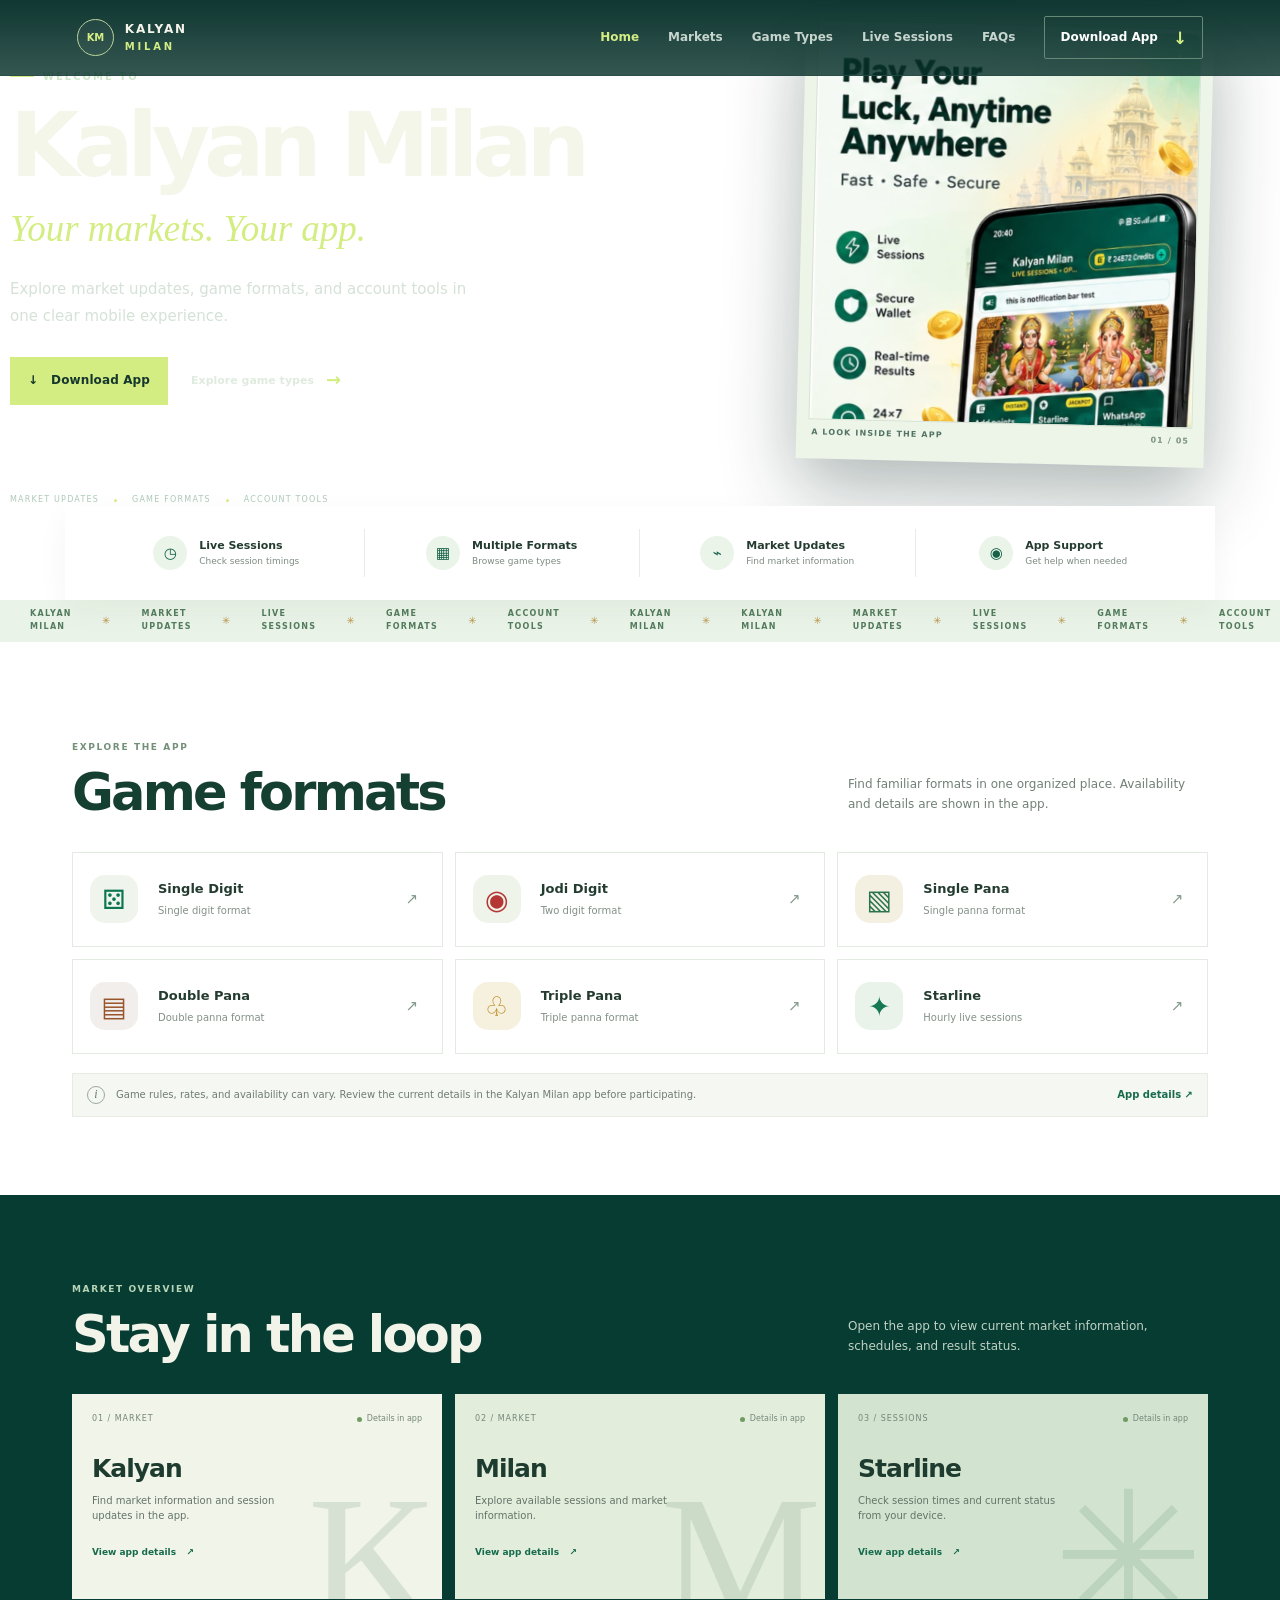
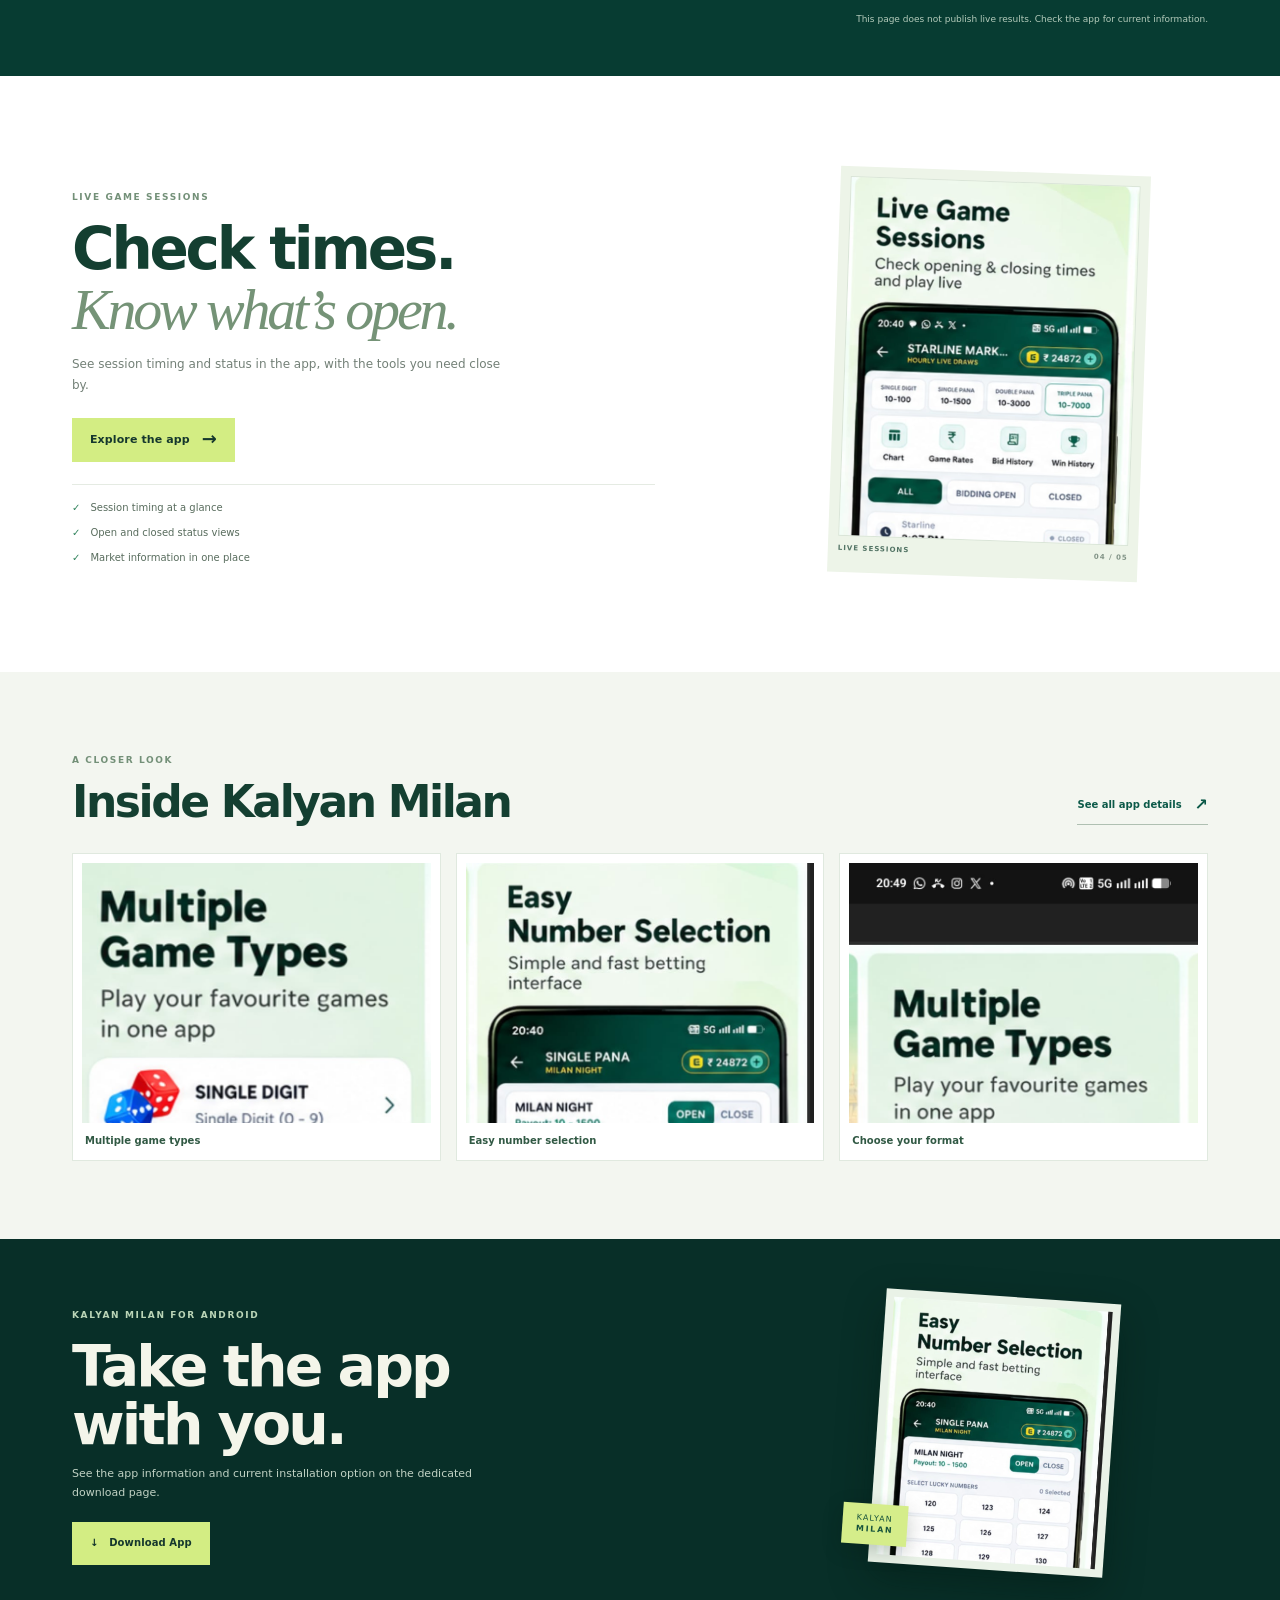
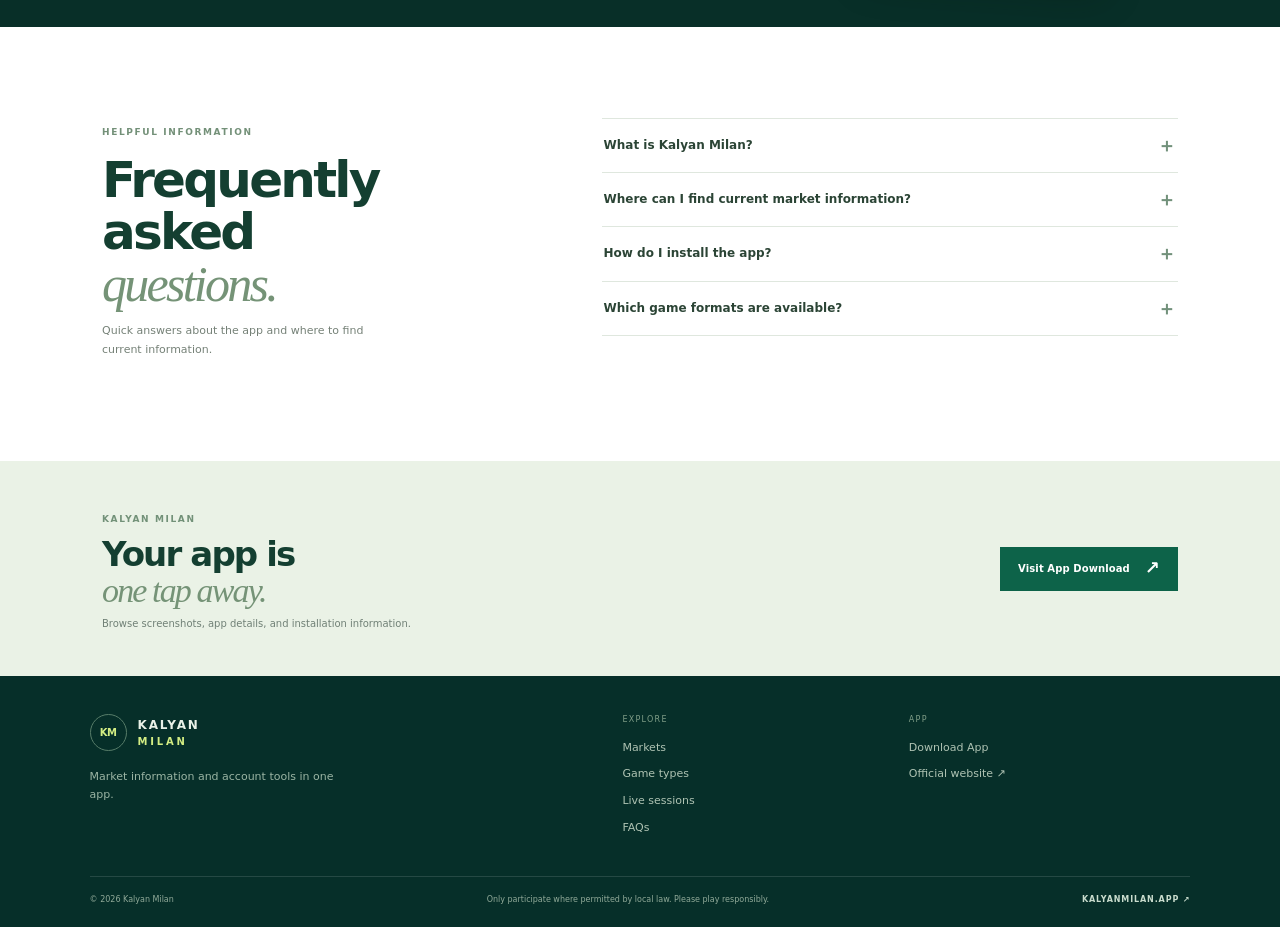
==== index.html @ eb57fa04 "download update" ====
<!doctype html>
<html lang="en">
<head>
  <meta charset="utf-8">
  <meta name="viewport" content="width=device-width, initial-scale=1">
  <meta name="theme-color" content="#073f35">
  <meta name="description" content="Explore Kalyan Milan app features, market formats, live sessions, and installation information.">
  <meta property="og:title" content="Kalyan Milan — Official App Website">
  <meta property="og:description" content="Market updates, game formats, live sessions, and account tools in one app.">
  <meta property="og:type" content="website">
  <title>Kalyan Milan — Official App Website</title>
  <link rel="icon" href="favicon.svg" type="image/svg+xml">
  <link rel="stylesheet" href="styles.css">
</head>
<body class="home-page reference-home">
  <a class="skip-link" href="#main">Skip to content</a>
  <header class="site-header reference-header">
    <a class="brand-lockup" href="index.html" aria-label="Kalyan Milan home"><span class="brand-emblem">KM</span><span class="brand-wordmark">KALYAN <b>MILAN</b></span></a>
    <button class="menu-toggle" aria-label="Open navigation" aria-expanded="false" aria-controls="primary-nav"><span></span><span></span></button>
    <nav class="nav" id="primary-nav" aria-label="Main navigation">
      <a class="active" href="#home">Home</a><a href="#markets">Markets</a><a href="#games">Game Types</a><a href="#sessions">Live Sessions</a><a href="#faq">FAQs</a><a class="nav-download" href="app-download.html">Download App <span aria-hidden="true">↓</span></a>
    </nav>
  </header>
  <main id="main">
    <section class="reference-hero" id="home">
      <div class="reference-hero-inner">
        <div class="reference-hero-copy">
          <span class="welcome-label">WELCOME TO</span>
          <h1>Kalyan Milan</h1>
          <h2>Your markets. Your app.</h2>
          <p>Explore market updates, game formats, and account tools in one clear mobile experience.</p>
          <div class="reference-actions"><a class="button button-primary" href="app-download.html">↓ &nbsp; Download App</a><a class="hero-text-link" href="#games">Explore game types <span>→</span></a></div>
        </div>
        <div class="reference-hero-art"><div class="hero-image-frame"><img src="images/kalyan-milan-home.jpeg" alt="Kalyan Milan app home screen with market cards and account shortcuts" fetchpriority="high"></div><span class="hero-art-caption">A LOOK INSIDE THE APP <b>01 / 05</b></span></div>
      </div>
      <div class="hero-bottom-line"><span>MARKET UPDATES</span><i></i><span>GAME FORMATS</span><i></i><span>ACCOUNT TOOLS</span></div>
    </section>
    <section class="trust-strip" aria-label="Kalyan Milan app features">
      <article><span class="trust-icon">◷</span><div><b>Live Sessions</b><small>Check session timings</small></div></article><article><span class="trust-icon">▦</span><div><b>Multiple Formats</b><small>Browse game types</small></div></article><article><span class="trust-icon">⌁</span><div><b>Market Updates</b><small>Find market information</small></div></article><article><span class="trust-icon">◉</span><div><b>App Support</b><small>Get help when needed</small></div></article>
    </section>
    <div class="ticker-band" aria-hidden="true"><div class="ticker-track"><span>KALYAN MILAN</span><b>✳</b><span>MARKET UPDATES</span><b>✳</b><span>LIVE SESSIONS</span><b>✳</b><span>GAME FORMATS</span><b>✳</b><span>ACCOUNT TOOLS</span><b>✳</b><span>KALYAN MILAN</span><b>✳</b><span>KALYAN MILAN</span><b>✳</b><span>MARKET UPDATES</span><b>✳</b><span>LIVE SESSIONS</span><b>✳</b><span>GAME FORMATS</span><b>✳</b><span>ACCOUNT TOOLS</span><b>✳</b><span>KALYAN MILAN</span><b>✳</b></div></div>
    <section class="reference-section game-section" id="games">
      <div class="reference-section-head"><div><span class="section-eyebrow">EXPLORE THE APP</span><h2>Game formats</h2></div><p>Find familiar formats in one organized place. Availability and details are shown in the app.</p></div>
      <div class="format-grid">
        <article class="format-card"><span class="format-art dice">⚄</span><div><h3>Single Digit</h3><p>Single digit format</p></div><span class="format-arrow">↗</span></article>
        <article class="format-card"><span class="format-art chips">◉</span><div><h3>Jodi Digit</h3><p>Two digit format</p></div><span class="format-arrow">↗</span></article>
        <article class="format-card"><span class="format-art cards">▧</span><div><h3>Single Pana</h3><p>Single panna format</p></div><span class="format-arrow">↗</span></article>
        <article class="format-card"><span class="format-art cards alt">▤</span><div><h3>Double Pana</h3><p>Double panna format</p></div><span class="format-arrow">↗</span></article>
        <article class="format-card"><span class="format-art cards gold">♧</span><div><h3>Triple Pana</h3><p>Triple panna format</p></div><span class="format-arrow">↗</span></article>
        <article class="format-card"><span class="format-art star">✦</span><div><h3>Starline</h3><p>Hourly live sessions</p></div><span class="format-arrow">↗</span></article>
      </div>
      <div class="rates-note"><span class="rates-note-icon">i</span><p>Game rules, rates, and availability can vary. Review the current details in the Kalyan Milan app before participating.</p><a href="app-download.html">App details ↗</a></div>
    </section>
    <section class="markets-section" id="markets">
      <div class="markets-inner"><div class="reference-section-head"><div><span class="section-eyebrow">MARKET OVERVIEW</span><h2>Stay in the loop</h2></div><p>Open the app to view current market information, schedules, and result status.</p></div>
        <div class="market-card-grid"><article class="market-feature-card"><div class="market-card-top"><span>01 / MARKET</span><span class="market-status"><i></i> Details in app</span></div><h3>Kalyan</h3><p>Find market information and session updates in the app.</p><a href="app-download.html">View app details <span>↗</span></a><div class="market-watermark">K</div></article><article class="market-feature-card market-card-light"><div class="market-card-top"><span>02 / MARKET</span><span class="market-status"><i></i> Details in app</span></div><h3>Milan</h3><p>Explore available sessions and market information.</p><a href="app-download.html">View app details <span>↗</span></a><div class="market-watermark">M</div></article><article class="market-feature-card market-card-mid"><div class="market-card-top"><span>03 / SESSIONS</span><span class="market-status"><i></i> Details in app</span></div><h3>Starline</h3><p>Check session times and current status from your device.</p><a href="app-download.html">View app details <span>↗</span></a><div class="market-watermark">✳</div></article></div>
        <p class="market-disclaimer">This page does not publish live results. Check the app for current information.</p>
      </div>
    </section>
    <section class="reference-section sessions-section" id="sessions">
      <div class="sessions-copy"><span class="section-eyebrow">LIVE GAME SESSIONS</span><h2>Check times.<br><em>Know what’s open.</em></h2><p>See session timing and status in the app, with the tools you need close by.</p><a class="button button-primary" href="app-download.html">Explore the app <span>→</span></a><ul><li>Session timing at a glance</li><li>Open and closed status views</li><li>Market information in one place</li></ul></div>
      <div class="sessions-image"><img src="images/live-sessions.jpeg" alt="Kalyan Milan live sessions view with market timing and status" loading="lazy"><span>LIVE SESSIONS <b>04 / 05</b></span></div>
    </section>
    <section class="screens-section">
      <div class="screens-section-head"><div><span class="section-eyebrow">A CLOSER LOOK</span><h2>Inside Kalyan Milan</h2></div><a class="text-link" href="app-download.html">See all app details <span>↗</span></a></div>
      <div class="home-screens-rail"><figure><img src="images/game-types.jpeg" alt="Game type list in the Kalyan Milan app" loading="lazy"><figcaption>Multiple game types</figcaption></figure><figure><img src="images/number-selection.jpeg" alt="Number selection in the Kalyan Milan app" loading="lazy"><figcaption>Easy number selection</figcaption></figure><figure><img src="images/game-types-screen.jpeg" alt="Game selection screen in the Kalyan Milan app" loading="lazy"><figcaption>Choose your format</figcaption></figure></div>
    </section>
    <section class="install-banner"><div class="install-banner-copy"><span class="section-eyebrow">KALYAN MILAN FOR ANDROID</span><h2>Take the app<br>with you.</h2><p>See the app information and current installation option on the dedicated download page.</p><a class="button button-primary" href="app-download.html">↓ &nbsp; Download App</a></div><div class="install-banner-image"><img src="images/number-selection.jpeg" alt="Kalyan Milan app number selection screen" loading="lazy"><div class="image-badge">KALYAN<br><b>MILAN</b></div></div></section>
    <section class="faq-section" id="faq"><div class="faq-heading"><span class="section-eyebrow">HELPFUL INFORMATION</span><h2>Frequently asked<br><em>questions.</em></h2><p>Quick answers about the app and where to find current information.</p></div><div class="faq-list"><details><summary>What is Kalyan Milan?<span>＋</span></summary><p>Kalyan Milan is a mobile app for browsing market information, game formats, live sessions, and account tools.</p></details><details><summary>Where can I find current market information?<span>＋</span></summary><p>Open the app to see current market details, timings, and status. This marketing page does not display live results.</p></details><details><summary>How do I install the app?<span>＋</span></summary><p>Visit the app download page and follow the current installation information linked from the official website.</p></details><details><summary>Which game formats are available?<span>＋</span></summary><p>Formats shown in the app may include Single Digit, Jodi Digit, Pana, and Starline sessions. Check the app for current availability and rules.</p></details></div></section>
    <section class="final-download"><div><span class="section-eyebrow">KALYAN MILAN</span><h2>Your app is<br><em>one tap away.</em></h2><p>Browse screenshots, app details, and installation information.</p></div><a class="button button-primary" href="app-download.html">Visit App Download <span>↗</span></a></section>
  </main>
  <footer class="site-footer reference-footer"><div class="footer-main"><a class="brand-lockup" href="#home"><span class="brand-emblem">KM</span><span class="brand-wordmark">KALYAN <b>MILAN</b></span></a><p>Market information and account tools in one app.</p></div><div class="footer-links"><span>EXPLORE</span><a href="#markets">Markets</a><a href="#games">Game types</a><a href="#sessions">Live sessions</a><a href="#faq">FAQs</a></div><div class="footer-links"><span>APP</span><a href="app-download.html">Download App</a><a href="https://kalyanmilan.app" target="_blank" rel="noopener">Official website ↗</a></div><div class="footer-bottom"><span>© 2026 Kalyan Milan</span><span>Only participate where permitted by local law. Please play responsibly.</span><a href="https://kalyanmilan.app" target="_blank" rel="noopener">KALYANMILAN.APP ↗</a></div></footer>
  <script src="site.js"></script>
</body>
</html>
---- styles.css ----
:root{--forest:#073f35;--forest-2:#0b5948;--deep:#062e28;--mint:#dff2df;--paper:#f5f7f1;--lime:#d3ed83;--gold:#e5b95e;--ink:#11231f;--muted:#68746d;--line:#dfe5dc;--white:#fff;--sans:Inter,ui-sans-serif,system-ui,-apple-system,BlinkMacSystemFont,"Segoe UI",sans-serif;--serif:Georgia,"Times New Roman",serif}*{box-sizing:border-box}html{scroll-behavior:smooth;scroll-padding-top:90px}body{margin:0;font-family:var(--sans);color:var(--ink);font-size:15px;line-height:1.6;-webkit-font-smoothing:antialiased}img{display:block;max-width:100%}a{color:inherit;text-decoration:none}button{font:inherit}.skip-link{position:fixed;left:16px;top:-60px;z-index:30;background:#fff;padding:10px 14px;border-radius:7px;color:var(--forest)}.skip-link:focus{top:10px}.site-header{height:76px;position:absolute;z-index:10;inset:0 0 auto;display:flex;align-items:center;justify-content:space-between;max-width:1440px;margin:auto;padding:0 clamp(24px,6vw,92px);color:#f3f4e9}.brand-lockup{display:inline-flex;align-items:center;gap:11px}.brand-emblem{width:37px;height:37px;border:1px solid #b9d39a;border-radius:50%;display:grid;place-items:center;color:var(--lime);font-size:10px;font-weight:800;letter-spacing:-.04em}.brand-wordmark{font-size:12px;letter-spacing:.15em;font-weight:700;line-height:1.1}.brand-wordmark b{display:block;color:var(--lime);font-size:10px;letter-spacing:.28em;margin-top:4px}.nav{display:flex;align-items:center;gap:29px;font-size:12px;font-weight:550}.nav>a:not(.nav-download){color:#c6d5cd;transition:color .2s}.nav>a:hover,.nav>a.active{color:#fff}.nav-download{display:inline-flex;align-items:center;gap:15px;border:1px solid #668877;border-radius:2px;padding:11px 15px;color:#fff;transition:background .2s,border .2s}.nav-download:hover{background:#ffffff15;border-color:#a7c7ad}.nav-download span{color:var(--lime);font-size:17px;line-height:10px}.menu-toggle{display:none}.home-hero{min-height:730px;position:relative;overflow:hidden;background:radial-gradient(ellipse at 68% 57%,#0d5c49 0,#0a4b3e 25%,#073b33 59%,#062f2a 100%);color:#f7f7ef;padding:125px clamp(24px,7vw,106px) 78px}.hero-grid{position:relative;z-index:1;max-width:1260px;margin:auto;display:grid;grid-template-columns:minmax(0,1fr) minmax(340px,.73fr);gap:8vw;align-items:center}.hero-message{padding:35px 0 55px}.eyebrow,.section-kicker{font-size:10px;font-weight:700;letter-spacing:.17em}.eyebrow{color:#d7e9cf;display:flex;align-items:center;gap:10px}.eyebrow>span,.label-dot{width:7px;height:7px;background:var(--lime);border-radius:50%;box-shadow:0 0 0 4px #d3ed8321}.hero-message h1,.intro-grid h2,.preview-heading h2,.steps-heading h2,.closing-cta h2{font-weight:500;letter-spacing:-.055em;line-height:.98}.hero-message h1{font-size:clamp(62px,8vw,112px);margin:32px 0 20px}.hero-message h1 em,.intro-grid h2 em,.preview-heading h2 em,.steps-heading h2 em,.closing-cta h2 em{font-family:var(--serif);font-weight:400;letter-spacing:-.065em}.hero-message h1 em{color:var(--lime)}.hero-lede{max-width:470px;color:#d4e0d9;font-size:17px;line-height:1.75}.hero-ctas{display:flex;align-items:center;gap:24px;margin-top:32px}.button{display:inline-flex;align-items:center;justify-content:center;gap:25px;min-height:48px;padding:0 18px;font-size:12px;font-weight:650;letter-spacing:.01em;transition:transform .2s,background .2s}.button:hover{transform:translateY(-2px)}.button-primary{background:var(--lime);color:#15372d}.button-primary:hover{background:#e2f6a4}.button-primary span,.button-light span{font-size:18px}.button-quiet{padding-inline:2px;color:#e0eae3;gap:12px}.button-quiet:hover{color:var(--lime)}.hero-caption{display:flex;align-items:center;gap:12px;margin-top:53px;color:#b4c9bd;font-size:10px;letter-spacing:.08em}.caption-rule{height:1px;width:35px;background:#97b5a4}.hero-visual{width:min(100%,390px);justify-self:center;position:relative;padding:17px 16px 16px;background:#f0f3e9;box-shadow:0 35px 90px #001b164c;transform:rotate(2deg)}.visual-backdrop{position:absolute;inset:-26px 23px 31px -28px;border:1px solid #a4c1a652;z-index:-1}.visual-label,.visual-foot{display:flex;align-items:center;justify-content:space-between;color:#315d4e;font-size:8px;letter-spacing:.13em;font-weight:700}.visual-label{height:25px}.visual-label .label-dot{margin-right:7px;box-shadow:none;display:inline-block}.visual-label{justify-content:flex-start}.hero-visual img{width:100%;height:433px;object-fit:cover;object-position:top;border:1px solid #dae2d6}.visual-foot{height:28px;font-size:7px;color:#63796b}.hero-orbit{position:absolute;border:1px solid #d7ead918;border-radius:50%;pointer-events:none}.orbit-one{width:720px;height:720px;right:-315px;top:-185px}.orbit-two{width:510px;height:510px;right:-210px;top:-76px}.scroll-cue{position:absolute;bottom:26px;left:clamp(24px,7vw,106px);display:flex;align-items:center;gap:11px;font-size:8px;color:#a8c0b1;letter-spacing:.16em}.scroll-line{height:25px;width:1px;background:#b7d0be}.section-shell{max-width:1200px;margin:auto;padding:116px 34px}.intro-section{padding-bottom:120px}.section-kicker{display:flex;justify-content:space-between;color:#789080;border-bottom:1px solid var(--line);padding-bottom:14px}.section-kicker span{color:#96a59a;font-variant-numeric:tabular-nums}.intro-grid{display:grid;grid-template-columns:1fr .8fr;gap:9vw;align-items:end;padding:58px 0 50px}.intro-grid h2,.preview-heading h2,.steps-heading h2{font-size:clamp(44px,6vw,72px);margin:0;color:var(--forest)}.intro-grid h2 em,.preview-heading h2 em,.steps-heading h2 em{color:#79977b}.intro-copy{max-width:425px}.intro-copy p,.steps-heading>p{color:#5c6a61;font-size:15px;line-height:1.8;margin:0 0 17px}.text-link{display:inline-flex;align-items:center;gap:13px;color:var(--forest-2);font-size:12px;font-weight:700;border-bottom:1px solid #afc0b2;padding:6px 0}.text-link span{font-size:16px}.feature-list{border-top:1px solid var(--line)}.feature-list article{display:grid;grid-template-columns:58px 48px 1fr 24px;align-items:center;gap:14px;min-height:92px;padding:14px 10px;border-bottom:1px solid var(--line);transition:background .2s}.feature-list article:hover{background:#f7f9f4}.feature-count{font-size:10px;color:#8b998e;font-variant-numeric:tabular-nums}.feature-symbol{width:38px;height:38px;display:grid;place-items:center;border:1px solid #d8e3d9;border-radius:50%;color:var(--forest-2);font-size:17px}.feature-list h3{font-size:15px;font-weight:600;margin:0 0 2px;color:#19362d}.feature-list p{font-size:12px;color:#778179;margin:0}.feature-arrow{color:#819989;font-size:16px}.preview-section{background:var(--paper);padding:104px max(calc((100% - 1200px)/2),34px) 55px;overflow:hidden}.preview-heading{max-width:1200px;margin:0 auto 38px;display:flex;justify-content:space-between;align-items:end;gap:30px}.preview-heading .section-kicker{border:0;padding:0 0 18px}.preview-heading h2{font-size:clamp(42px,5vw,62px)}.preview-heading>p{max-width:285px;color:#6e7a70;font-size:13px;line-height:1.7;margin:0 0 5px}.preview-rail{max-width:1200px;margin:auto;display:grid;grid-template-columns:repeat(4,minmax(0,1fr));gap:21px}.preview-rail figure{margin:0;min-width:0}.preview-image{height:410px;background:#e3f2e2;border:1px solid #d5e4d6;padding:8px;overflow:hidden}.preview-image img{width:100%;height:100%;object-fit:cover;object-position:top;transition:transform .45s}.preview-rail figure:hover img{transform:scale(1.025)}.preview-rail figcaption{display:flex;align-items:center;gap:11px;padding-top:12px;color:#335b4b;font-size:12px;font-weight:600}.preview-rail figcaption span{color:#99a69a;font-size:9px}.preview-bottom{max-width:1200px;margin:33px auto 0;border-top:1px solid #d8e0d6;padding-top:17px;display:flex;align-items:center;justify-content:space-between;color:#8b988e;font-size:8px;letter-spacing:.13em}.preview-bottom .text-link{font-size:11px;letter-spacing:normal}.steps-section{padding-top:112px;padding-bottom:117px}.steps-heading{display:flex;justify-content:space-between;align-items:end;gap:35px;margin:55px 0 42px}.steps-heading>p{max-width:310px;margin-bottom:5px}.steps-grid{display:grid;grid-template-columns:repeat(3,1fr);border-top:1px solid var(--line);border-bottom:1px solid var(--line)}.steps-grid article{padding:24px 27px 27px 0;min-height:205px;position:relative}.steps-grid article+article{padding-left:28px;border-left:1px solid var(--line)}.steps-grid article>span{font-size:10px;color:#839487}.step-icon{height:38px;width:38px;margin:15px 0 14px;border:1px solid #dae4da;color:var(--forest-2);border-radius:50%;display:grid;place-items:center;font-size:16px}.steps-grid h3{font-size:14px;margin:0 0 5px;color:var(--forest)}.steps-grid p{font-size:12px;color:#778179;max-width:280px;margin:0}.closing-cta{position:relative;overflow:hidden;text-align:center;padding:81px 20px 86px;background:var(--forest);color:#f4f4e9}.closing-cta .section-kicker{justify-content:center;border:0;color:#b8d4bd}.closing-cta h2{font-size:clamp(44px,6vw,72px);margin:21px 0 13px}.closing-cta h2 em{color:var(--lime)}.closing-cta>p{color:#cad9ce;font-size:13px;margin:0 0 24px}.button-light{background:#f1f3e7;color:var(--forest);min-width:205px}.cta-decoration{position:absolute;right:8%;top:-75px;font-size:230px;font-family:var(--serif);color:#ffffff08;line-height:1;pointer-events:none}.site-footer{background:#052d27;color:#d2e0d5;padding:54px clamp(24px,7vw,106px) 0;display:grid;grid-template-columns:1.4fr .7fr .8fr;gap:40px}.site-footer .brand-emblem{border-color:#577d69}.site-footer .brand-wordmark{color:#e8f1e7}.footer-main>p{max-width:250px;color:#9bb5a4;font-size:11px;margin:17px 0 0}.footer-links{display:flex;flex-direction:column;gap:9px;font-size:11px;color:#afc3b3}.footer-links>span{font-size:8px;color:#7f9d87;letter-spacing:.16em;margin-bottom:3px}.footer-links a:hover{color:var(--lime)}.footer-bottom{grid-column:1/-1;border-top:1px solid #ffffff20;padding:17px 0 20px;display:flex;align-items:center;justify-content:space-between;gap:20px;color:#91aa99;font-size:9px}.footer-bottom a{color:#c9dccd;font-weight:700;letter-spacing:.11em}
/* App listing */
.play-listing{background:#f0f2ef;color:#17211d;font-family:var(--sans);font-size:14px;line-height:1.5}.play-header{height:66px;background:#fff;border-bottom:1px solid #e2e7e1;padding:0 max(calc((100% - 1110px)/2),5%);display:flex;align-items:center;justify-content:space-between}.play-brand{display:flex;align-items:center;gap:11px;color:#52645a;font-size:18px;font-weight:650;letter-spacing:-.02em}.play-triangle{position:relative;width:25px;height:28px;display:block;clip-path:polygon(0 0,100% 50%,0 100%);background:#07805f}.play-triangle i,.play-triangle b,.play-triangle em{position:absolute;display:block;inset:0}.play-triangle i{background:#2185d5;clip-path:polygon(0 0,55% 50%,0 100%)}.play-triangle b{background:#f0bb32;clip-path:polygon(0 0,100% 50%,55% 50%)}.play-triangle em{background:#eb5549;clip-path:polygon(0 100%,55% 50%,100% 50%)}.play-account{height:34px;width:34px;border-radius:50%;display:grid;place-items:center;background:#edf2ed;color:var(--forest);font-size:10px;font-weight:700}.play-main{max-width:1110px;margin:0 auto;background:#fff;min-height:100vh;padding:35px clamp(20px,4vw,43px) 52px}.listing-top{display:grid;grid-template-columns:98px 1fr;column-gap:20px;align-items:center}.listing-app-icon{grid-row:1/3;width:94px;height:94px;border-radius:22px;background:linear-gradient(145deg,#0a634b,#06362c);border:1px solid #c5dbcb;box-shadow:0 5px 15px #063b2b25;color:#e7d28a;display:flex;flex-direction:column;align-items:center;justify-content:center;line-height:1.05}.listing-app-icon>span{font-size:23px}.listing-app-icon b{font-size:12px;text-align:center;letter-spacing:.1em;color:#f6f3dc;margin-top:4px}.listing-title h1{font-size:27px;letter-spacing:-.035em;margin:0 0 2px;color:#17211d}.listing-title a{font-size:13px;color:#4e806b}.listing-metrics{grid-column:1/-1;display:flex;justify-content:space-around;margin:25px 0 19px;text-align:center}.listing-metrics div{min-width:100px;display:flex;flex-direction:column;line-height:1.4}.listing-metrics strong{font-size:13px;color:#26342d}.listing-metrics small{font-size:10px;color:#7c877f}.listing-install{grid-column:1/-1;justify-self:center;width:min(440px,100%);min-height:45px;padding:11px 22px;border-radius:3px;background:#178653;color:#fff;text-align:center;font-size:13px;font-weight:700;transition:background .2s}.listing-install:hover{background:#0e7145}.listing-install span{margin-left:7px}.screenshots{display:grid;grid-template-columns:repeat(5,minmax(0,1fr));gap:13px;overflow-x:auto;margin:27px 0 31px;scrollbar-width:thin;scroll-snap-type:x mandatory}.screenshots figure{margin:0;min-width:0;scroll-snap-align:start}.screenshots img{display:block;width:100%;height:auto;max-height:490px;object-fit:cover;object-position:top;border-radius:9px;border:1px solid #e3e9e3;background:#e8f5e9}.screenshots figcaption{font-size:10px;color:#748077;margin-top:6px;text-align:center}.listing-about{max-width:100%;padding:0 2px}.listing-about h2{font-size:22px;letter-spacing:-.025em;margin:0 0 12px;color:#1b2821}.listing-about>p{font-size:13px;color:#46534b;line-height:1.7;margin-bottom:18px;max-width:850px}.listing-about h3{font-size:17px;letter-spacing:-.02em;margin:23px 0 12px}.listing-reasons{display:grid;grid-template-columns:1fr 1fr;column-gap:42px}.listing-reasons article{display:grid;grid-template-columns:31px 1fr;gap:11px;margin:8px 0 12px;align-items:start}.listing-reasons article>span{width:27px;height:27px;border-radius:50%;display:grid;place-items:center;background:#e8f1e8;color:#17664d;font-size:11px;font-weight:700}.listing-reasons h4{font-size:12px;margin:1px 0 3px}.listing-reasons p{font-size:11px;color:#6c786f;margin:0;line-height:1.55}.listing-steps{display:grid;grid-template-columns:repeat(4,1fr);gap:11px}.listing-steps article{min-height:108px;border:1px solid #e7ece6;border-radius:7px;padding:13px;display:flex;flex-direction:column;background:#fcfdfb}.listing-steps b{width:24px;height:24px;border-radius:50%;display:grid;place-items:center;border:1px solid #d9a94c;color:#a77820;font-size:11px}.listing-steps strong{font-size:11px;margin-top:8px}.listing-steps small{font-size:10px;color:#78847b;margin-top:2px;line-height:1.45}.rating-heading{display:flex;align-items:baseline;justify-content:space-between}.rating-heading small{font-size:10px;font-weight:450;color:#859087}.listing-review-note{padding:16px 18px;border:1px solid #e4eae3;border-radius:7px;background:#f8faf7;display:flex;align-items:center;justify-content:space-between;gap:24px}.listing-review-note p{font-size:11px;color:#6c786f;margin:0}.listing-review-note a{font-size:11px;color:#147550;font-weight:700;white-space:nowrap}.listing-sidebar{display:none}.listing-footer{max-width:1110px;margin:0 auto;background:#fff;padding:25px clamp(20px,4vw,43px) 14px;border-top:1px solid #e6ebe5;display:grid;grid-template-columns:1.5fr 1fr 1fr;gap:22px;color:#657168;font-size:11px}.listing-footer .play-brand{font-size:16px}.listing-footer p{margin:8px 0 0;font-size:10px}.listing-footer>div:not(.listing-footer-brand){display:flex;flex-direction:column;gap:5px}.listing-footer>div>b{color:#29372e;margin-bottom:3px}.listing-footer>div:not(.listing-footer-brand)>a{display:block;margin:0;color:#657168}.listing-footer>div>a:hover{color:#147550}.listing-footer small{grid-column:1/-1;text-align:center;border-top:1px solid #e6ebe5;padding-top:12px;color:#879188;font-size:9px}
@media(max-width:900px){.site-header{padding-inline:28px}.nav{gap:18px}.home-hero{padding-inline:6vw}.hero-grid{grid-template-columns:1fr .78fr;gap:4vw}.hero-visual{width:min(100%,350px)}.hero-visual img{height:405px}.section-shell{padding-inline:30px}.preview-section{padding-inline:30px}.preview-rail{grid-template-columns:repeat(4,220px);overflow-x:auto;padding-bottom:8px}.preview-image{height:390px}.play-main,.listing-footer{max-width:100%}}
@media(max-width:680px){html{scroll-padding-top:70px}.site-header{height:66px;padding:0 21px}.brand-emblem{width:33px;height:33px}.menu-toggle{width:40px;height:40px;border:1px solid #ffffff55;background:#ffffff08;display:grid;align-content:center;justify-content:center;gap:5px;cursor:pointer}.menu-toggle span{width:16px;height:1px;background:#f1f2e9}.nav{display:none;position:absolute;left:0;right:0;top:66px;padding:12px 21px 19px;background:#073a31;border-top:1px solid #ffffff1f;align-items:stretch;flex-direction:column;gap:0}.nav.open{display:flex}.nav>a:not(.nav-download){padding:12px 0;border-bottom:1px solid #ffffff13}.nav-download{justify-content:space-between;margin-top:13px}.home-hero{min-height:auto;padding:111px 24px 68px}.hero-grid{grid-template-columns:1fr;gap:35px}.hero-message{padding:10px 0 0}.hero-message h1{font-size:clamp(58px,15vw,84px);margin:24px 0 14px}.hero-lede{font-size:15px;max-width:420px}.hero-ctas{gap:14px;flex-wrap:wrap;margin-top:25px}.hero-caption{margin-top:32px;font-size:8px}.hero-visual{width:min(78vw,335px);justify-self:center;margin:0 auto 10px}.hero-visual img{height:auto;max-height:390px;object-fit:cover}.visual-backdrop{inset:-18px 15px 24px -19px}.scroll-cue{display:none}.section-shell{padding:76px 24px}.section-kicker{font-size:8px}.intro-grid{grid-template-columns:1fr;gap:20px;padding:39px 0 31px}.intro-grid h2,.preview-heading h2,.steps-heading h2{font-size:clamp(44px,11vw,60px)}.intro-copy p,.steps-heading>p{font-size:13px}.feature-list article{grid-template-columns:30px 38px 1fr 18px;gap:9px;min-height:82px;padding:12px 2px}.feature-symbol{width:34px;height:34px}.feature-list h3{font-size:13px}.feature-list p{font-size:10px}.preview-section{padding:72px 0 37px}.preview-heading{padding:0 24px;display:block;margin-bottom:28px}.preview-heading .section-kicker{margin-right:24px}.preview-heading>p{margin-top:15px;font-size:12px}.preview-rail{grid-template-columns:repeat(4,minmax(65vw,65vw));gap:14px;padding:0 24px 10px}.preview-image{height:395px;padding:7px}.preview-rail figcaption{font-size:11px}.preview-bottom{margin:19px 24px 0}.steps-heading{display:block;margin:39px 0 25px}.steps-heading>p{margin-top:16px}.steps-grid{grid-template-columns:1fr}.steps-grid article{padding:18px 0;min-height:auto;display:grid;grid-template-columns:34px 43px 1fr;align-items:center;column-gap:10px}.steps-grid article+article{padding-left:0;border-left:0;border-top:1px solid var(--line)}.steps-grid article>span{grid-row:1/3}.steps-grid .step-icon{grid-column:2;grid-row:1/3;margin:0}.steps-grid h3{grid-column:3;align-self:end;margin:0 0 2px}.steps-grid p{grid-column:3;align-self:start;font-size:11px}.closing-cta{padding:66px 22px 70px}.closing-cta h2{font-size:clamp(45px,11vw,61px)}.closing-cta>p{font-size:12px}.cta-decoration{right:-8%;font-size:170px}.site-footer{padding:36px 24px 0;grid-template-columns:1fr 1fr;gap:26px 20px}.footer-main{grid-column:1/-1}.footer-bottom{flex-direction:column;align-items:flex-start;gap:8px;padding:15px 0}.play-header{height:58px;padding:0 16px}.play-brand{font-size:16px}.play-main{padding:25px 16px 38px}.listing-top{grid-template-columns:68px 1fr;column-gap:12px}.listing-app-icon{width:66px;height:66px;border-radius:16px}.listing-app-icon>span{font-size:18px}.listing-app-icon b{font-size:9px}.listing-title h1{font-size:21px}.listing-title a{font-size:11px}.listing-metrics{margin:20px 0 15px;justify-content:space-between;gap:4px}.listing-metrics div{min-width:0;flex:1}.listing-metrics strong{font-size:11px}.listing-metrics small{font-size:8px}.listing-install{min-height:42px;font-size:12px;padding:10px}.screenshots{grid-template-columns:repeat(5,minmax(66vw,66vw));gap:10px;margin:22px -16px 25px;padding:0 16px 8px}.screenshots img{max-height:455px;border-radius:8px}.screenshots figcaption{font-size:9px}.listing-about h2{font-size:20px}.listing-about>p{font-size:12px}.listing-about h3{font-size:16px;margin-top:21px}.listing-reasons{grid-template-columns:1fr;column-gap:0}.listing-reasons article{margin:6px 0 9px}.listing-steps{grid-template-columns:repeat(2,1fr);gap:8px}.listing-steps article{min-height:112px;padding:11px}.listing-steps strong{font-size:10px}.listing-review-note{align-items:flex-start;flex-direction:column;gap:10px}.rating-heading{display:block}.rating-heading small{display:block;margin-top:4px}.listing-footer{padding:20px 17px 12px;grid-template-columns:1fr 1fr;gap:16px}.listing-footer-brand{grid-column:1/-1}.listing-footer small{line-height:1.5}}
@media(prefers-reduced-motion:reduce){*,*::before,*::after{scroll-behavior:auto!important;transition-duration:.01ms!important;animation-duration:.01ms!important}}
.app-details{display:grid;grid-template-columns:minmax(115px,.35fr) 1fr;max-width:720px;margin:0;border-top:1px solid #e7ece6;font-size:11px}.app-details dt,.app-details dd{padding:9px 10px;margin:0;border-bottom:1px solid #e7ece6}.app-details dt{color:#718076}.app-details dd{color:#334239}
/* Main landing page adapted to the provided reference's long-form app-home flow. */
.reference-header{position:absolute;background:linear-gradient(180deg,#062f29f5,#062f29cf);border-bottom:1px solid #ffffff1c}.reference-header .brand-emblem{background:#ffffff0a}.reference-header .nav>a.active{color:var(--lime)}.reference-home .home-hero{min-height:660px;padding:112px clamp(24px,7vw,106px) 52px;background:radial-gradient(ellipse at 76% 48%,#12674f 0,#0b4a3c 37%,#07372f 74%,#062f29 100%)}.reference-hero-inner{max-width:1260px;min-height:475px;margin:auto;display:grid;grid-template-columns:1.05fr .85fr;gap:6vw;align-items:center}.reference-hero-copy{padding:35px 0 45px}.welcome-label{display:inline-flex;align-items:center;gap:9px;color:#cfe7c9;font-size:10px;font-weight:700;letter-spacing:.2em}.welcome-label:before{content:"";width:24px;height:1px;background:var(--lime)}.reference-hero-copy h1{font-size:clamp(58px,7vw,91px);font-weight:650;line-height:.98;letter-spacing:-.07em;margin:17px 0 9px;color:#f4f6ea}.reference-hero-copy h2{font-family:var(--serif);font-size:clamp(26px,3vw,37px);font-weight:400;font-style:italic;color:var(--lime);margin:0 0 18px}.reference-hero-copy>p{max-width:480px;color:#d5e2d7;font-size:15px;line-height:1.8}.reference-actions{display:flex;align-items:center;gap:23px;margin-top:27px}.reference-actions .button{gap:8px}.hero-text-link{font-size:11px;font-weight:650;color:#e0ebdf;display:inline-flex;gap:12px;align-items:center}.hero-text-link span{font-size:18px;color:var(--lime)}.reference-hero-art{width:min(100%,408px);justify-self:center;position:relative;padding:12px;background:#edf4e8;box-shadow:0 28px 75px #001f1852;transform:rotate(1.4deg)}.hero-image-frame{height:400px;overflow:hidden;border:1px solid #d8e3d6;background:#e8f5e8}.hero-image-frame img{width:100%;height:100%;object-fit:cover;object-position:top}.hero-art-caption{height:27px;display:flex;align-items:center;justify-content:space-between;padding:0 3px;color:#527364;font-size:8px;letter-spacing:.14em;font-weight:700}.hero-art-caption b{color:#799283}.hero-bottom-line{max-width:1260px;margin:5px auto 0;border-top:1px solid #ffffff2c;padding-top:13px;display:flex;align-items:center;gap:15px;color:#afc9b8;font-size:8px;letter-spacing:.15em}.hero-bottom-line i{width:3px;height:3px;border-radius:50%;background:var(--lime)}.trust-strip{display:grid;grid-template-columns:repeat(4,1fr);max-width:1150px;margin:-1px auto 0;padding:23px 24px;background:#fff;position:relative;z-index:2;box-shadow:0 10px 30px #102c1b0b}.trust-strip article{min-height:48px;display:flex;align-items:center;justify-content:center;gap:12px;border-right:1px solid #e7ece5}.trust-strip article:last-child{border:0}.trust-icon{height:34px;width:34px;border-radius:50%;display:grid;place-items:center;color:#176149;background:#eaf4e9;font-size:15px}.trust-strip article div{display:flex;flex-direction:column}.trust-strip b{font-size:11px;color:#233c2f}.trust-strip small{font-size:9px;color:#7d8b80}.ticker-band{height:42px;background:#eaf3e7;overflow:hidden;display:flex;align-items:center}.ticker-band>div{display:flex;align-items:center;justify-content:space-around;gap:30px;min-width:max-content;width:100%;color:#537c5e;font-size:8px;letter-spacing:.16em;font-weight:700}.ticker-band b{color:#b89344;font-size:10px}.reference-section{max-width:1200px;margin:auto;padding:91px 32px}.reference-section-head{display:flex;align-items:end;justify-content:space-between;gap:30px;margin-bottom:33px}.section-eyebrow{font-size:9px;font-weight:750;letter-spacing:.18em;color:#739078}.reference-section-head h2,.sessions-copy h2,.screens-section-head h2,.faq-heading h2,.final-download h2{font-size:clamp(34px,4.4vw,51px);font-weight:600;letter-spacing:-.055em;line-height:1.04;color:#143f31;margin:9px 0 0}.reference-section-head>p{max-width:360px;color:#718076;font-size:12px;line-height:1.7;margin:0 0 4px}.game-section{padding-bottom:78px}.format-grid{display:grid;grid-template-columns:repeat(3,1fr);gap:12px}.format-card{min-height:95px;display:grid;grid-template-columns:54px 1fr 19px;align-items:center;gap:14px;padding:15px 17px;background:#fff;border:1px solid #e3eae2;transition:border-color .2s,transform .2s,box-shadow .2s}.format-card:hover{border-color:#9bbc9f;transform:translateY(-2px);box-shadow:0 8px 24px #153c2b0c}.format-art{height:48px;width:48px;border-radius:15px;display:grid;place-items:center;background:#eff5ed;color:#0c7653;font-size:27px}.format-art.chips{background:#eff4eb;color:#b53735}.format-art.cards{background:#f3f0e2;color:#29734e}.format-art.alt{background:#f1eeec;color:#98552b}.format-art.gold{background:#f6f1df;color:#bd8b21}.format-art.star{background:#e9f3e9;color:#157754}.format-card h3{font-size:13px;color:#243c30;margin:0 0 3px}.format-card p{font-size:10px;color:#829087;margin:0}.format-arrow{color:#849b8b;font-size:15px}.rates-note{margin-top:19px;padding:12px 14px;display:flex;align-items:center;gap:11px;background:#f5f7f3;border:1px solid #e6ebe4}.rates-note-icon{width:18px;height:18px;border:1px solid #9aab9d;border-radius:50%;display:grid;place-items:center;color:#667a6c;font:italic 12px var(--serif);flex:none}.rates-note p{font-size:10px;color:#6f7c72;margin:0;flex:1}.rates-note>a{font-size:10px;color:#176b4d;font-weight:700;white-space:nowrap}.markets-section{background:#073c32;color:#eff4eb;padding:80px 30px 50px}.markets-inner{max-width:1136px;margin:auto}.markets-section .section-eyebrow{color:#b8d5b8}.markets-section .reference-section-head h2{color:#f3f4e9}.markets-section .reference-section-head>p{color:#c0d2c4}.market-card-grid{display:grid;grid-template-columns:repeat(3,1fr);gap:13px}.market-feature-card{position:relative;overflow:hidden;min-height:205px;padding:19px 20px 17px;background:#f1f4e9;color:#1d3b2f}.market-card-light{background:#e3eddc}.market-card-mid{background:#d2e4cf}.market-card-top{position:relative;z-index:1;display:flex;align-items:center;justify-content:space-between;gap:7px;color:#748779;font-size:8px;letter-spacing:.12em}.market-status{display:flex;align-items:center;gap:5px;letter-spacing:0;font-size:8px}.market-status i{width:5px;height:5px;border-radius:50%;background:#719b63}.market-feature-card h3{position:relative;z-index:1;font-size:25px;letter-spacing:-.04em;margin:23px 0 4px}.market-feature-card p{position:relative;z-index:1;max-width:220px;color:#637369;font-size:10px;line-height:1.55;margin:0 0 14px}.market-feature-card>a{position:relative;z-index:1;color:#176b4d;font-size:9px;font-weight:700}.market-feature-card>a span{margin-left:7px}.market-watermark{position:absolute;right:4px;bottom:-51px;color:#285c4120;font-family:var(--serif);font-size:180px;line-height:1}.market-disclaimer{text-align:right;color:#b4cbbb;font-size:9px;margin:13px 0 0}.sessions-section{display:grid;grid-template-columns:1fr .75fr;gap:9vw;align-items:center;padding-top:95px;padding-bottom:95px}.sessions-copy h2{font-size:clamp(38px,5vw,58px);margin:12px 0 13px}.sessions-copy h2 em,.faq-heading h2 em,.final-download h2 em{font-family:var(--serif);font-weight:400;color:#759377}.sessions-copy>p{max-width:440px;color:#738077;font-size:12px;line-height:1.75;margin-bottom:22px}.sessions-copy .button{gap:12px;min-height:44px;font-size:11px}.sessions-copy ul{list-style:none;padding:15px 0 0;margin:22px 0 0;border-top:1px solid #e5ebe3;display:grid;gap:9px}.sessions-copy li{font-size:10px;color:#586c5d}.sessions-copy li:before{content:"✓";color:#31835d;margin-right:10px;font-weight:700}.sessions-image{width:min(100%,310px);justify-self:center;padding:10px;background:#edf4e8;position:relative;transform:rotate(2deg)}.sessions-image img{width:100%;height:360px;object-fit:cover;object-position:top;border:1px solid #dae5d8}.sessions-image>span{height:26px;display:flex;align-items:center;justify-content:space-between;color:#527364;font-size:7px;letter-spacing:.14em;font-weight:700}.sessions-image>span b{color:#819386}.screens-section{background:#f3f6f0;padding:74px max(calc((100% - 1136px)/2),30px) 78px}.screens-section-head{display:flex;align-items:end;justify-content:space-between;gap:25px;margin-bottom:28px}.screens-section-head h2{font-size:clamp(31px,4vw,44px)}.screens-section-head .text-link{font-size:10px;white-space:nowrap}.home-screens-rail{display:grid;grid-template-columns:repeat(3,1fr);gap:15px}.home-screens-rail figure{margin:0;background:#fff;border:1px solid #e0e9df;padding:9px}.home-screens-rail img{width:100%;height:260px;object-fit:cover;object-position:top;background:#e8f5e8}.home-screens-rail figcaption{padding:10px 3px 2px;font-size:10px;font-weight:650;color:#315944}.install-banner{min-height:365px;display:grid;grid-template-columns:1fr .65fr;gap:50px;align-items:center;background:#082f28;color:#f4f5ea;padding:57px max(calc((100% - 1136px)/2),30px);overflow:hidden}.install-banner .section-eyebrow{color:#bad5b7}.install-banner h2{font-size:clamp(38px,5vw,57px);line-height:1.02;letter-spacing:-.05em;margin:12px 0}.install-banner-copy>p{max-width:410px;color:#c1d2c4;font-size:11px;line-height:1.7;margin:0 0 19px}.install-banner .button{min-height:43px;font-size:10px;gap:8px}.install-banner-image{height:274px;width:min(100%,235px);justify-self:center;position:relative;padding:8px;background:#e9f2e7;transform:rotate(4deg);box-shadow:0 15px 38px #00171066}.install-banner-image img{height:100%;width:100%;object-fit:cover;object-position:top}.image-badge{position:absolute;left:-28px;bottom:17px;padding:10px 14px;background:#d5ed8a;color:#17533c;font-size:8px;letter-spacing:.13em;line-height:1.3;box-shadow:0 6px 20px #00171036}.image-badge b{letter-spacing:.21em}.faq-section{max-width:1136px;margin:auto;padding:91px 30px;display:grid;grid-template-columns:.8fr 1.2fr;gap:9vw}.faq-heading h2{font-size:clamp(36px,4.5vw,50px);margin:12px 0}.faq-heading>p{font-size:11px;color:#758177;max-width:280px;line-height:1.7}.faq-list{border-top:1px solid #dfe7de}.faq-list details{border-bottom:1px solid #dfe7de}.faq-list summary{padding:17px 2px;display:flex;align-items:center;justify-content:space-between;gap:20px;list-style:none;cursor:pointer;font-size:12px;font-weight:650;color:#2b4435}.faq-list summary::-webkit-details-marker{display:none}.faq-list summary span{font-size:19px;line-height:1;color:#72917b;transition:transform .2s}.faq-list details[open] summary span{transform:rotate(45deg)}.faq-list details p{margin:0;padding:0 24px 17px 2px;color:#728076;font-size:11px;line-height:1.75}.final-download{display:flex;justify-content:space-between;align-items:center;gap:30px;background:#eaf2e6;padding:44px max(calc((100% - 1076px)/2),30px)}.final-download .section-eyebrow{color:#729178}.final-download h2{font-size:34px;margin:8px 0}.final-download>div>p{font-size:10px;color:#708076;margin:0}.final-download .button{background:#0d6349;color:white;min-height:44px;font-size:10px;gap:15px;white-space:nowrap}.reference-footer{background:#062f29;padding-top:38px}.reference-footer .footer-bottom{font-size:8px}.reference-footer .footer-bottom span:nth-child(2){max-width:430px;text-align:center}
@media(max-width:900px){.reference-home .home-hero{padding-inline:5vw}.reference-hero-inner{grid-template-columns:1fr .8fr;gap:4vw}.reference-hero-copy h1{font-size:clamp(52px,7vw,72px)}.reference-hero-art{width:min(100%,350px)}.hero-image-frame{height:365px}.trust-strip{margin-inline:18px;padding-inline:10px}.trust-strip article{gap:8px}.trust-strip b{font-size:10px}.format-card{grid-template-columns:45px 1fr 15px;gap:9px;padding-inline:11px}.format-art{width:42px;height:42px}.market-feature-card{padding-inline:15px}.market-card-top{font-size:7px}.market-status{font-size:7px}.screens-section{padding-inline:25px}}
@media(max-width:680px){.reference-header{height:66px;padding:0 21px}.reference-header .nav{top:66px}.reference-home .home-hero{min-height:auto;padding:103px 23px 22px}.reference-hero-inner{grid-template-columns:1fr;gap:25px;min-height:0}.reference-hero-copy{padding:14px 0 3px}.welcome-label{font-size:8px}.reference-hero-copy h1{font-size:clamp(54px,14vw,72px);margin:14px 0 7px}.reference-hero-copy h2{font-size:26px;margin-bottom:10px}.reference-hero-copy>p{font-size:12px;max-width:390px;line-height:1.65}.reference-actions{margin-top:18px;gap:16px}.reference-actions .button{min-height:43px;font-size:10px;padding-inline:13px}.hero-text-link{font-size:9px;gap:7px}.reference-hero-art{width:min(75vw,285px);justify-self:center}.hero-image-frame{height:355px}.hero-bottom-line{margin-top:24px;gap:9px;font-size:6px}.trust-strip{margin:0;grid-template-columns:1fr 1fr;padding:13px 15px;box-shadow:none}.trust-strip article{justify-content:flex-start;padding:9px 4px;border-right:0;min-height:55px}.trust-strip article:nth-child(odd){border-right:1px solid #e7ece5}.trust-strip article:nth-child(n+3){border-top:1px solid #e7ece5}.trust-icon{height:29px;width:29px;font-size:13px}.trust-strip b{font-size:9px}.trust-strip small{font-size:8px}.ticker-band{height:34px}.ticker-band>div{justify-content:flex-start;gap:19px;font-size:7px}.reference-section{padding:65px 22px}.reference-section-head{display:block;margin-bottom:23px}.reference-section-head h2{font-size:35px}.reference-section-head>p{font-size:10px;margin-top:10px;max-width:390px}.format-grid{grid-template-columns:1fr 1fr;gap:8px}.format-card{min-height:79px;grid-template-columns:35px 1fr 12px;gap:7px;padding:9px}.format-art{width:34px;height:34px;border-radius:11px;font-size:20px}.format-card h3{font-size:10px}.format-card p{font-size:8px}.format-arrow{font-size:12px}.rates-note{align-items:flex-start;padding:10px;gap:8px}.rates-note p{font-size:8px;line-height:1.5}.rates-note>a{font-size:8px}.markets-section{padding:62px 22px 34px}.markets-section .reference-section-head h2{font-size:34px}.market-card-grid{grid-template-columns:1fr;gap:9px}.market-feature-card{min-height:152px;padding:15px}.market-feature-card h3{font-size:23px;margin:15px 0 3px}.market-feature-card p{font-size:9px;margin-bottom:9px}.market-status,.market-card-top{font-size:7px}.market-disclaimer{text-align:left;font-size:8px}.sessions-section{grid-template-columns:1fr;gap:30px;padding-top:66px;padding-bottom:65px}.sessions-copy h2{font-size:40px}.sessions-image{width:min(70vw,270px)}.sessions-image img{height:330px}.sessions-copy ul{max-width:400px}.screens-section{padding:61px 0 45px}.screens-section-head{padding:0 22px;display:block;margin-bottom:18px}.screens-section-head h2{font-size:31px}.screens-section-head .text-link{margin-top:9px}.home-screens-rail{grid-template-columns:repeat(3,66vw);overflow-x:auto;padding:0 22px 8px;gap:10px}.home-screens-rail img{height:300px}.home-screens-rail figcaption{font-size:9px}.install-banner{grid-template-columns:1fr .55fr;gap:10px;padding:42px 22px;min-height:300px}.install-banner h2{font-size:39px}.install-banner-copy>p{font-size:9px}.install-banner .button{font-size:9px;padding:0 11px}.install-banner-image{height:218px;width:min(100%,150px);padding:6px}.image-badge{left:-22px;bottom:12px;padding:8px;font-size:7px}.faq-section{grid-template-columns:1fr;gap:25px;padding:62px 22px}.faq-heading h2{font-size:39px}.faq-heading>p{font-size:10px}.faq-list summary{font-size:10px;padding:14px 2px}.faq-list details p{font-size:9px;padding-bottom:14px}.final-download{padding:34px 22px;align-items:flex-start;flex-direction:column;gap:18px}.final-download h2{font-size:32px}.final-download .button{width:100%;justify-content:space-between}.reference-footer{padding-top:32px}.reference-footer .footer-bottom span:nth-child(2){text-align:left}}
.ticker-track{justify-content:flex-start!important;gap:30px!important;width:max-content!important;min-width:0!important;padding-left:30px;animation:ticker-scroll 33s linear infinite}.ticker-band:hover .ticker-track{animation-play-state:paused}@keyframes ticker-scroll{to{transform:translateX(-50%)}}@media(prefers-reduced-motion:reduce){.ticker-track{animation:none}.ticker-track>[aria-hidden="true"]{display:none}}
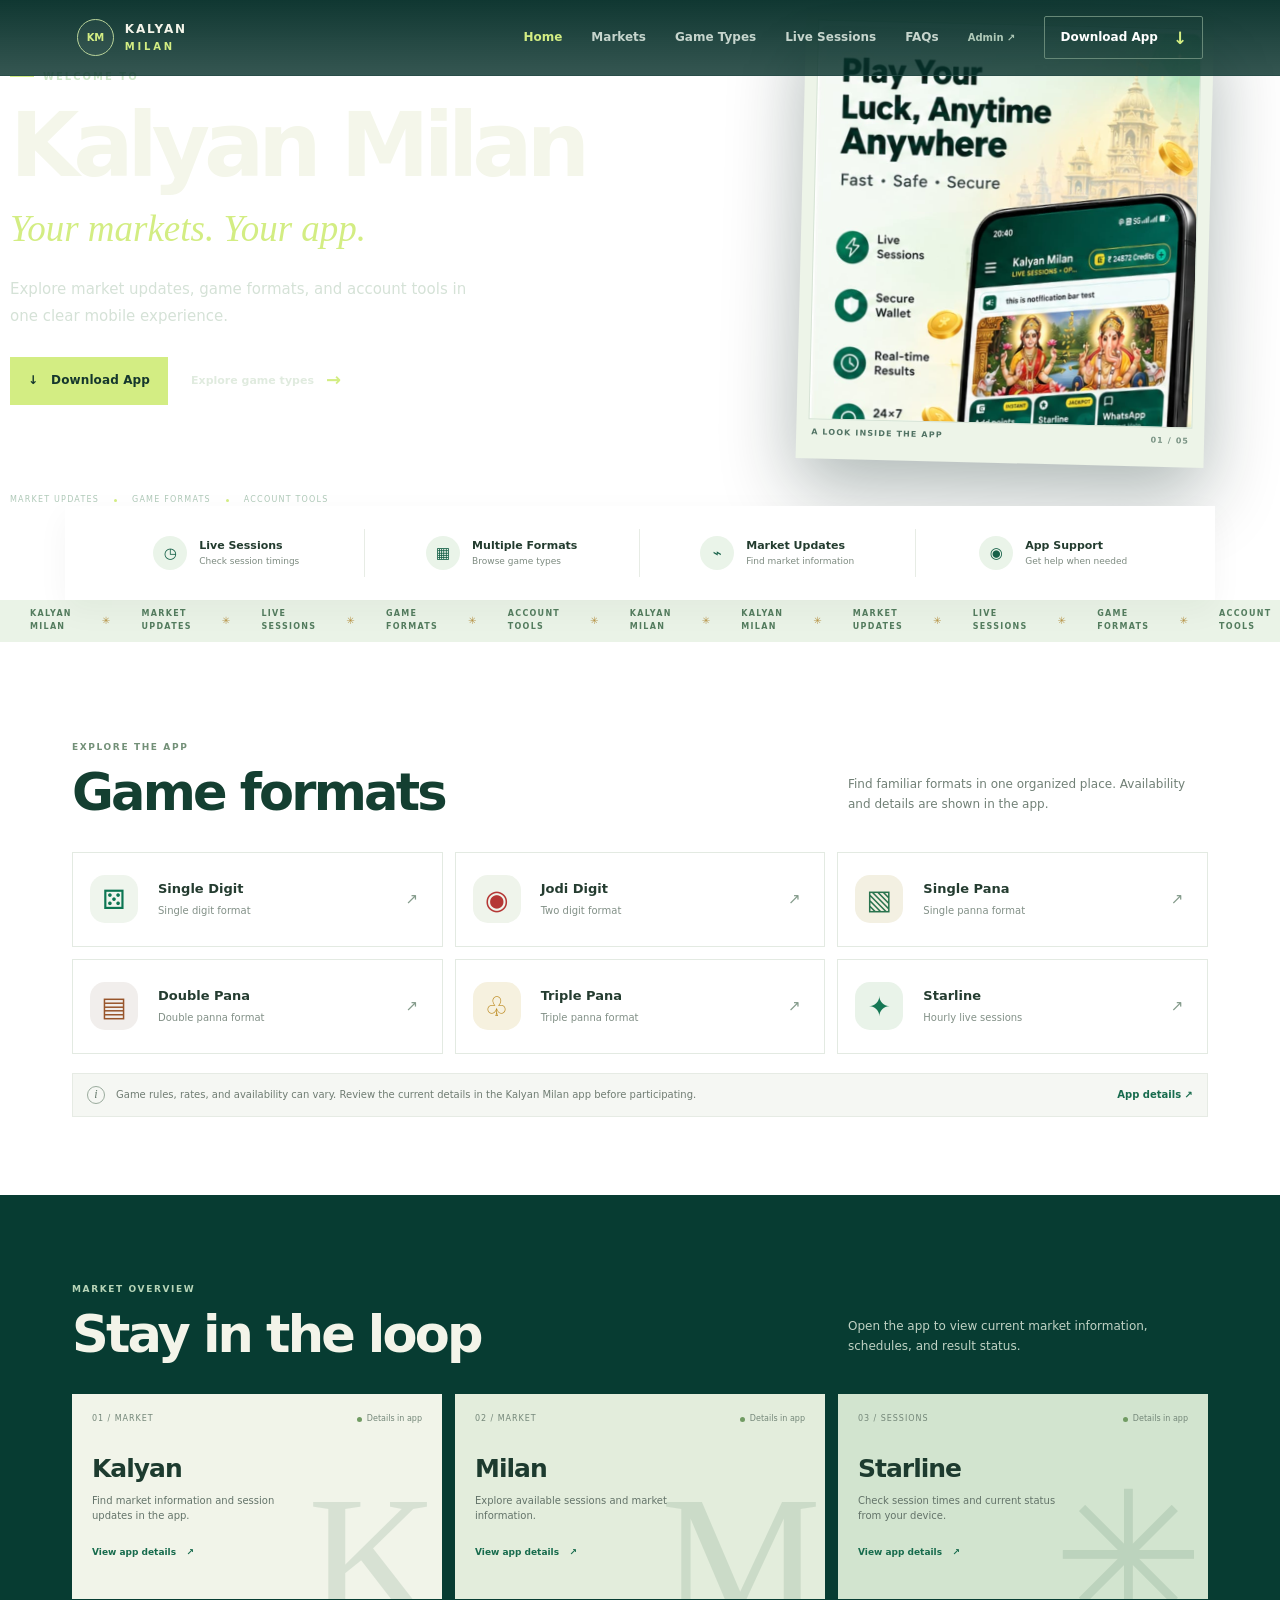
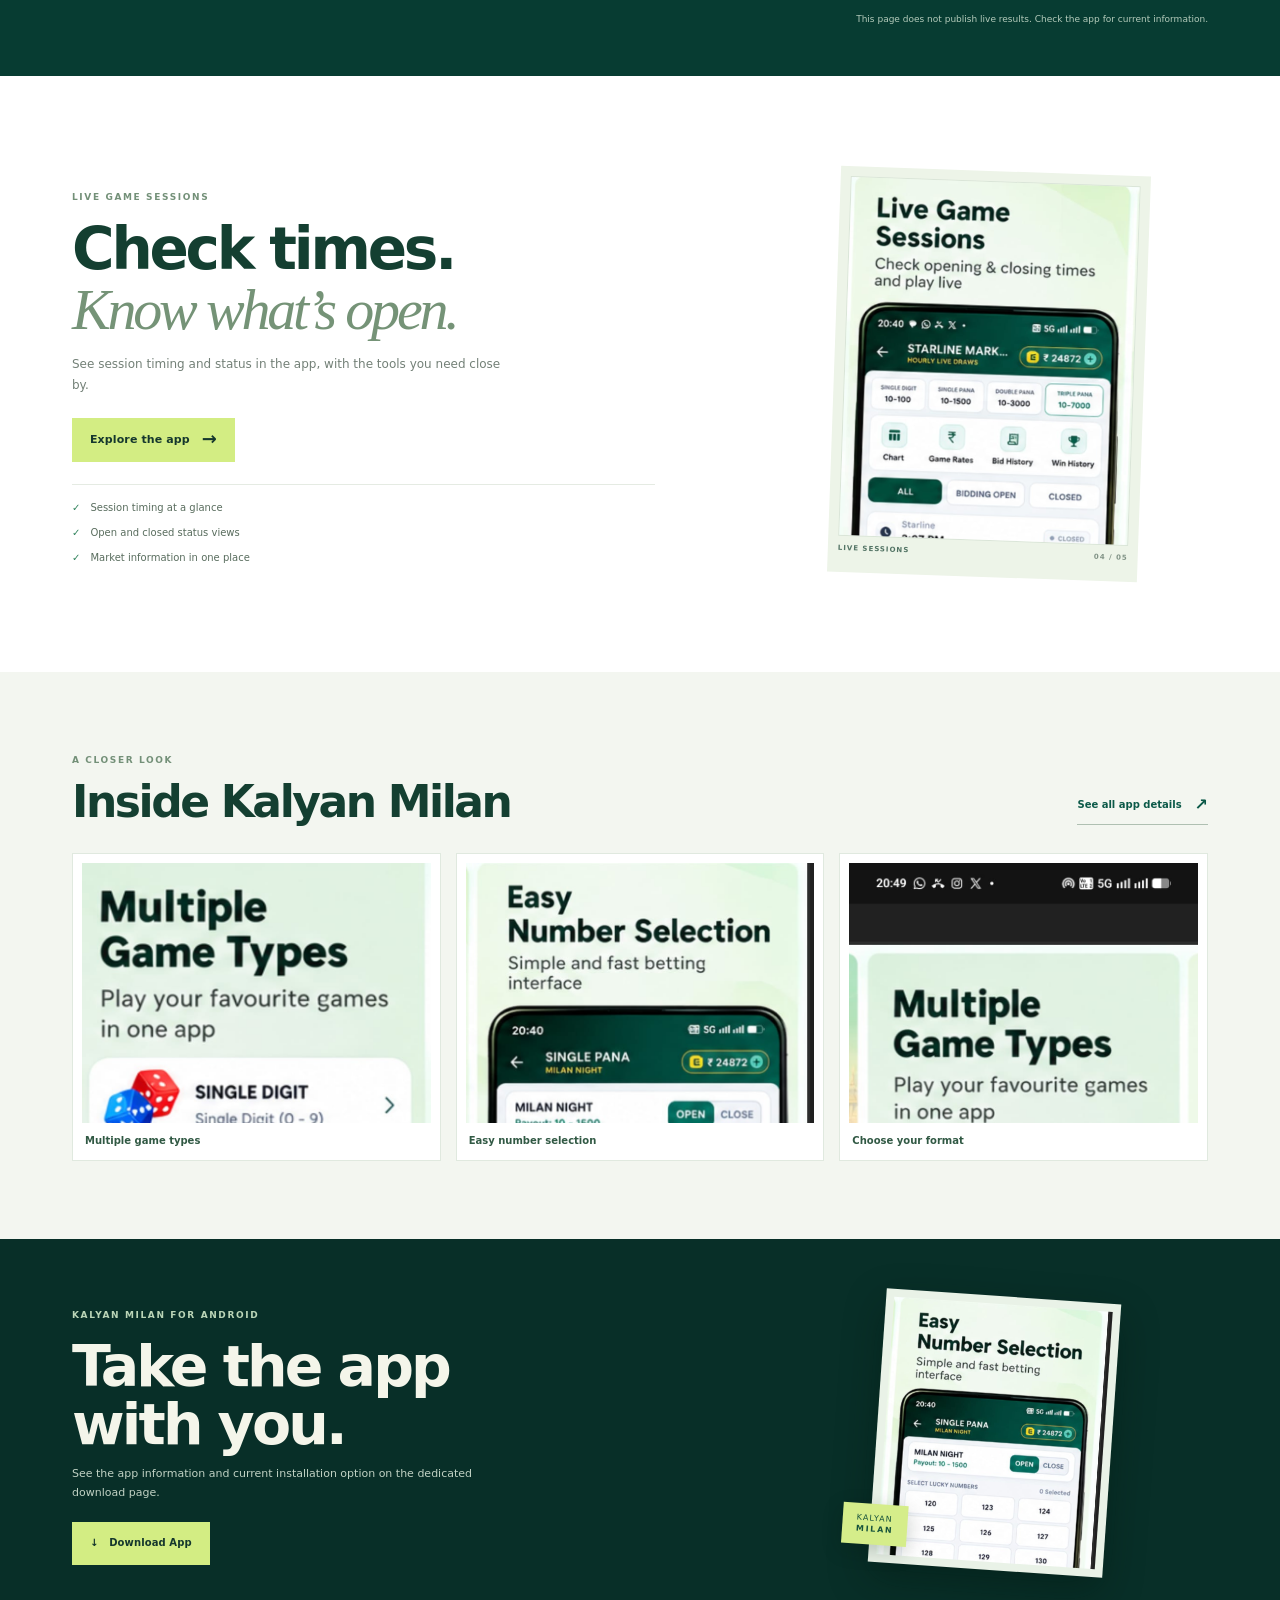
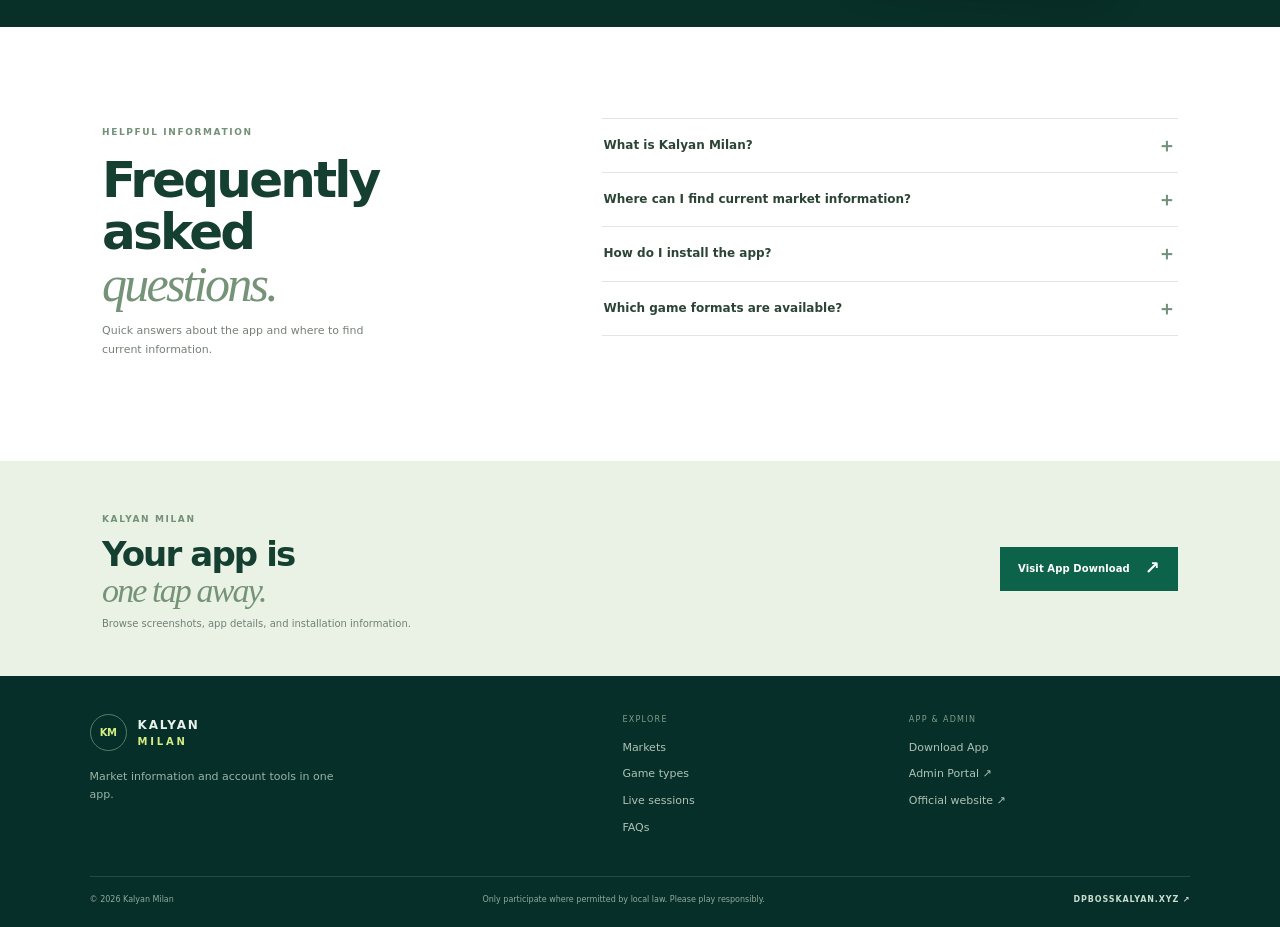
==== commit 761b4cb9: "update" ====
--- a/index.html
+++ b/index.html
@@ -18,7 +18,7 @@
     <a class="brand-lockup" href="index.html" aria-label="Kalyan Milan home"><span class="brand-emblem">KM</span><span class="brand-wordmark">KALYAN <b>MILAN</b></span></a>
     <button class="menu-toggle" aria-label="Open navigation" aria-expanded="false" aria-controls="primary-nav"><span></span><span></span></button>
     <nav class="nav" id="primary-nav" aria-label="Main navigation">
-      <a class="active" href="#home">Home</a><a href="#markets">Markets</a><a href="#games">Game Types</a><a href="#sessions">Live Sessions</a><a href="#faq">FAQs</a><a class="nav-download" href="app-download.html">Download App <span aria-hidden="true">↓</span></a>
+      <a class="active" href="#home">Home</a><a href="#markets">Markets</a><a href="#games">Game Types</a><a href="#sessions">Live Sessions</a><a href="#faq">FAQs</a><a class="nav-admin" href="https://admin.dpbosskalyan.xyz/login" target="_blank" rel="noopener">Admin ↗</a><a class="nav-download" href="app-download.html">Download App <span aria-hidden="true">↓</span></a>
     </nav>
   </header>
   <main id="main">
@@ -69,7 +69,7 @@
     <section class="faq-section" id="faq"><div class="faq-heading"><span class="section-eyebrow">HELPFUL INFORMATION</span><h2>Frequently asked<br><em>questions.</em></h2><p>Quick answers about the app and where to find current information.</p></div><div class="faq-list"><details><summary>What is Kalyan Milan?<span>＋</span></summary><p>Kalyan Milan is a mobile app for browsing market information, game formats, live sessions, and account tools.</p></details><details><summary>Where can I find current market information?<span>＋</span></summary><p>Open the app to see current market details, timings, and status. This marketing page does not display live results.</p></details><details><summary>How do I install the app?<span>＋</span></summary><p>Visit the app download page and follow the current installation information linked from the official website.</p></details><details><summary>Which game formats are available?<span>＋</span></summary><p>Formats shown in the app may include Single Digit, Jodi Digit, Pana, and Starline sessions. Check the app for current availability and rules.</p></details></div></section>
     <section class="final-download"><div><span class="section-eyebrow">KALYAN MILAN</span><h2>Your app is<br><em>one tap away.</em></h2><p>Browse screenshots, app details, and installation information.</p></div><a class="button button-primary" href="app-download.html">Visit App Download <span>↗</span></a></section>
   </main>
-  <footer class="site-footer reference-footer"><div class="footer-main"><a class="brand-lockup" href="#home"><span class="brand-emblem">KM</span><span class="brand-wordmark">KALYAN <b>MILAN</b></span></a><p>Market information and account tools in one app.</p></div><div class="footer-links"><span>EXPLORE</span><a href="#markets">Markets</a><a href="#games">Game types</a><a href="#sessions">Live sessions</a><a href="#faq">FAQs</a></div><div class="footer-links"><span>APP</span><a href="app-download.html">Download App</a><a href="https://kalyanmilan.app" target="_blank" rel="noopener">Official website ↗</a></div><div class="footer-bottom"><span>© 2026 Kalyan Milan</span><span>Only participate where permitted by local law. Please play responsibly.</span><a href="https://kalyanmilan.app" target="_blank" rel="noopener">KALYANMILAN.APP ↗</a></div></footer>
+  <footer class="site-footer reference-footer"><div class="footer-main"><a class="brand-lockup" href="#home"><span class="brand-emblem">KM</span><span class="brand-wordmark">KALYAN <b>MILAN</b></span></a><p>Market information and account tools in one app.</p></div><div class="footer-links"><span>EXPLORE</span><a href="#markets">Markets</a><a href="#games">Game types</a><a href="#sessions">Live sessions</a><a href="#faq">FAQs</a></div><div class="footer-links"><span>APP & ADMIN</span><a href="app-download.html">Download App</a><a href="https://admin.dpbosskalyan.xyz/login" target="_blank" rel="noopener">Admin Portal ↗</a><a href="https://kalyanmilan.app" target="_blank" rel="noopener">Official website ↗</a></div><div class="footer-bottom"><span>© 2026 Kalyan Milan</span><span>Only participate where permitted by local law. Please play responsibly.</span><a href="https://dpbosskalyan.xyz" target="_blank" rel="noopener">DPBOSSKALYAN.XYZ ↗</a></div></footer>
   <script src="site.js"></script>
 </body>
 </html>
--- a/styles.css
+++ b/styles.css
@@ -10,3 +10,4 @@
 @media(max-width:900px){.reference-home .home-hero{padding-inline:5vw}.reference-hero-inner{grid-template-columns:1fr .8fr;gap:4vw}.reference-hero-copy h1{font-size:clamp(52px,7vw,72px)}.reference-hero-art{width:min(100%,350px)}.hero-image-frame{height:365px}.trust-strip{margin-inline:18px;padding-inline:10px}.trust-strip article{gap:8px}.trust-strip b{font-size:10px}.format-card{grid-template-columns:45px 1fr 15px;gap:9px;padding-inline:11px}.format-art{width:42px;height:42px}.market-feature-card{padding-inline:15px}.market-card-top{font-size:7px}.market-status{font-size:7px}.screens-section{padding-inline:25px}}
 @media(max-width:680px){.reference-header{height:66px;padding:0 21px}.reference-header .nav{top:66px}.reference-home .home-hero{min-height:auto;padding:103px 23px 22px}.reference-hero-inner{grid-template-columns:1fr;gap:25px;min-height:0}.reference-hero-copy{padding:14px 0 3px}.welcome-label{font-size:8px}.reference-hero-copy h1{font-size:clamp(54px,14vw,72px);margin:14px 0 7px}.reference-hero-copy h2{font-size:26px;margin-bottom:10px}.reference-hero-copy>p{font-size:12px;max-width:390px;line-height:1.65}.reference-actions{margin-top:18px;gap:16px}.reference-actions .button{min-height:43px;font-size:10px;padding-inline:13px}.hero-text-link{font-size:9px;gap:7px}.reference-hero-art{width:min(75vw,285px);justify-self:center}.hero-image-frame{height:355px}.hero-bottom-line{margin-top:24px;gap:9px;font-size:6px}.trust-strip{margin:0;grid-template-columns:1fr 1fr;padding:13px 15px;box-shadow:none}.trust-strip article{justify-content:flex-start;padding:9px 4px;border-right:0;min-height:55px}.trust-strip article:nth-child(odd){border-right:1px solid #e7ece5}.trust-strip article:nth-child(n+3){border-top:1px solid #e7ece5}.trust-icon{height:29px;width:29px;font-size:13px}.trust-strip b{font-size:9px}.trust-strip small{font-size:8px}.ticker-band{height:34px}.ticker-band>div{justify-content:flex-start;gap:19px;font-size:7px}.reference-section{padding:65px 22px}.reference-section-head{display:block;margin-bottom:23px}.reference-section-head h2{font-size:35px}.reference-section-head>p{font-size:10px;margin-top:10px;max-width:390px}.format-grid{grid-template-columns:1fr 1fr;gap:8px}.format-card{min-height:79px;grid-template-columns:35px 1fr 12px;gap:7px;padding:9px}.format-art{width:34px;height:34px;border-radius:11px;font-size:20px}.format-card h3{font-size:10px}.format-card p{font-size:8px}.format-arrow{font-size:12px}.rates-note{align-items:flex-start;padding:10px;gap:8px}.rates-note p{font-size:8px;line-height:1.5}.rates-note>a{font-size:8px}.markets-section{padding:62px 22px 34px}.markets-section .reference-section-head h2{font-size:34px}.market-card-grid{grid-template-columns:1fr;gap:9px}.market-feature-card{min-height:152px;padding:15px}.market-feature-card h3{font-size:23px;margin:15px 0 3px}.market-feature-card p{font-size:9px;margin-bottom:9px}.market-status,.market-card-top{font-size:7px}.market-disclaimer{text-align:left;font-size:8px}.sessions-section{grid-template-columns:1fr;gap:30px;padding-top:66px;padding-bottom:65px}.sessions-copy h2{font-size:40px}.sessions-image{width:min(70vw,270px)}.sessions-image img{height:330px}.sessions-copy ul{max-width:400px}.screens-section{padding:61px 0 45px}.screens-section-head{padding:0 22px;display:block;margin-bottom:18px}.screens-section-head h2{font-size:31px}.screens-section-head .text-link{margin-top:9px}.home-screens-rail{grid-template-columns:repeat(3,66vw);overflow-x:auto;padding:0 22px 8px;gap:10px}.home-screens-rail img{height:300px}.home-screens-rail figcaption{font-size:9px}.install-banner{grid-template-columns:1fr .55fr;gap:10px;padding:42px 22px;min-height:300px}.install-banner h2{font-size:39px}.install-banner-copy>p{font-size:9px}.install-banner .button{font-size:9px;padding:0 11px}.install-banner-image{height:218px;width:min(100%,150px);padding:6px}.image-badge{left:-22px;bottom:12px;padding:8px;font-size:7px}.faq-section{grid-template-columns:1fr;gap:25px;padding:62px 22px}.faq-heading h2{font-size:39px}.faq-heading>p{font-size:10px}.faq-list summary{font-size:10px;padding:14px 2px}.faq-list details p{font-size:9px;padding-bottom:14px}.final-download{padding:34px 22px;align-items:flex-start;flex-direction:column;gap:18px}.final-download h2{font-size:32px}.final-download .button{width:100%;justify-content:space-between}.reference-footer{padding-top:32px}.reference-footer .footer-bottom span:nth-child(2){text-align:left}}
 .ticker-track{justify-content:flex-start!important;gap:30px!important;width:max-content!important;min-width:0!important;padding-left:30px;animation:ticker-scroll 33s linear infinite}.ticker-band:hover .ticker-track{animation-play-state:paused}@keyframes ticker-scroll{to{transform:translateX(-50%)}}@media(prefers-reduced-motion:reduce){.ticker-track{animation:none}.ticker-track>[aria-hidden="true"]{display:none}}
+.reference-header .nav-admin{color:#afc9b8!important;font-size:10px;white-space:nowrap}.reference-header .nav-admin:hover{color:var(--lime)!important}@media(min-width:681px) and (max-width:850px){.reference-header .nav{gap:13px;font-size:10px}.reference-header .nav-download{padding:9px 11px;gap:8px}}
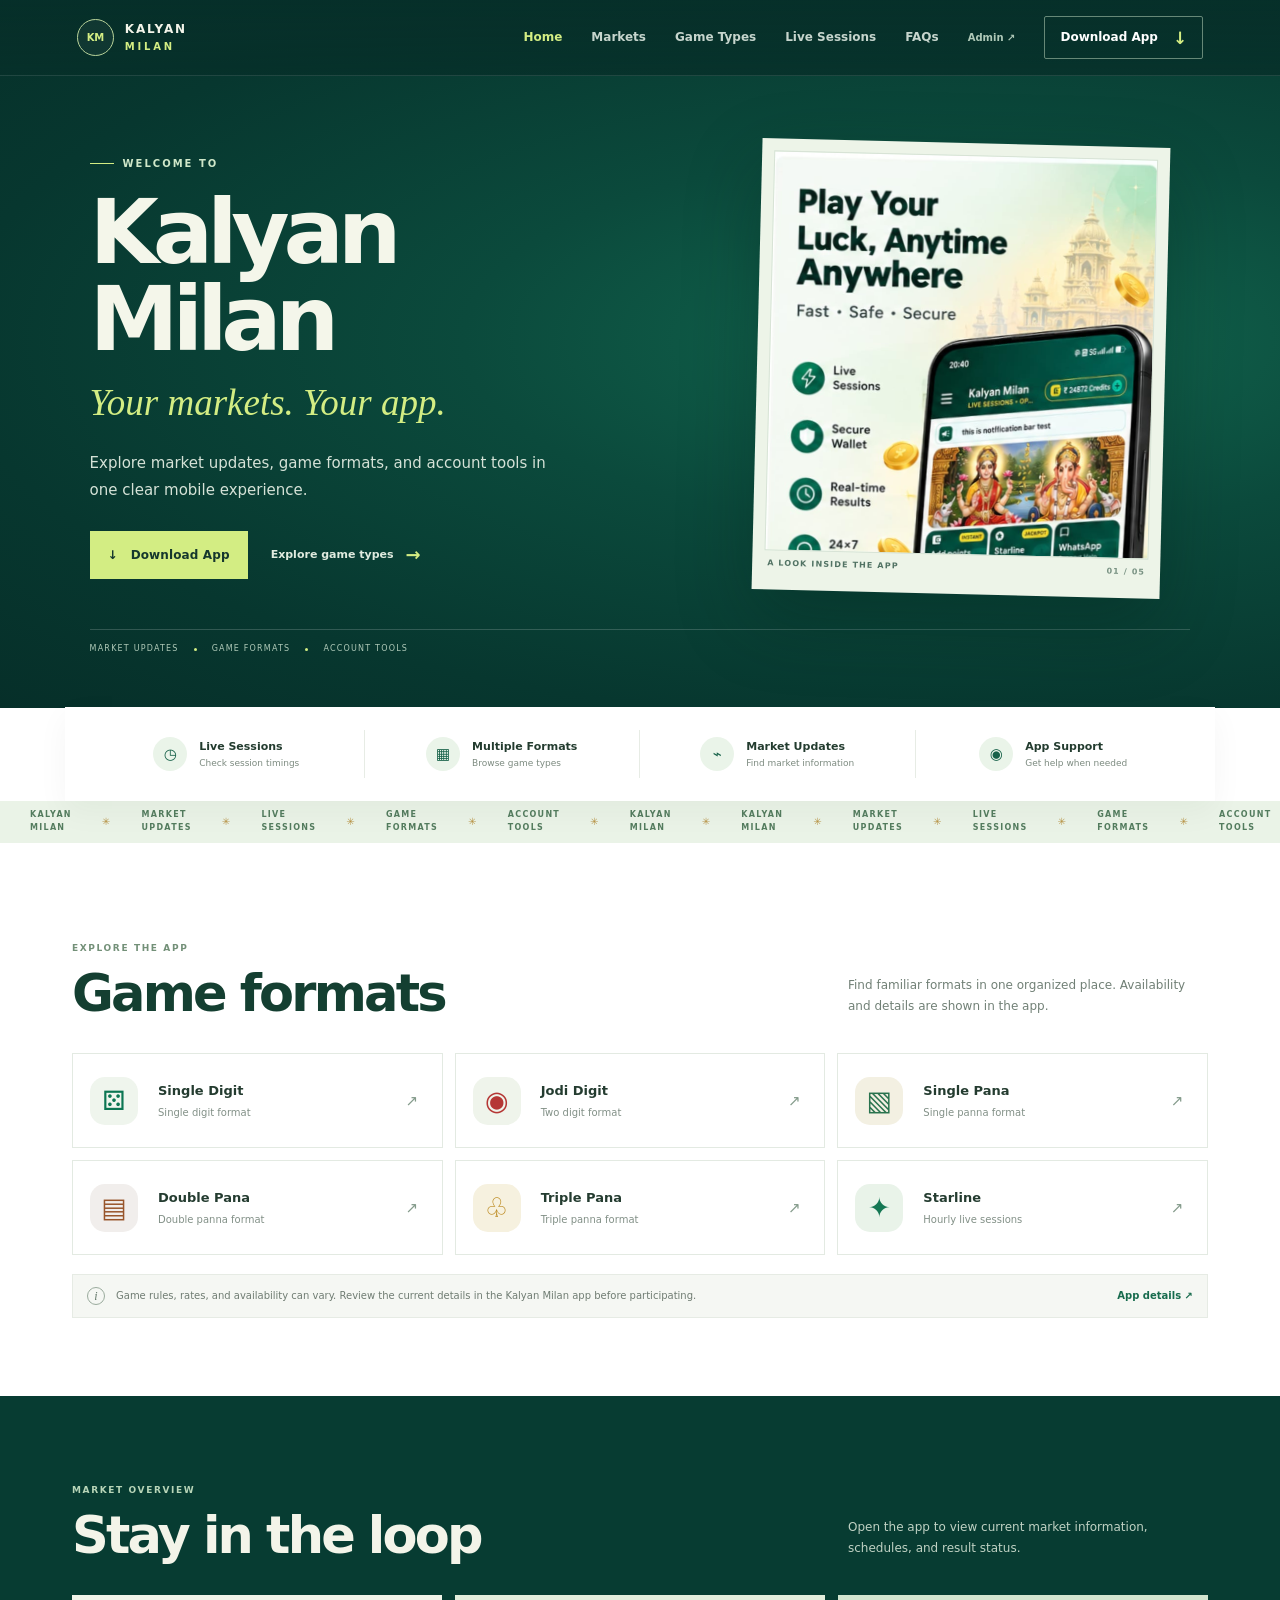
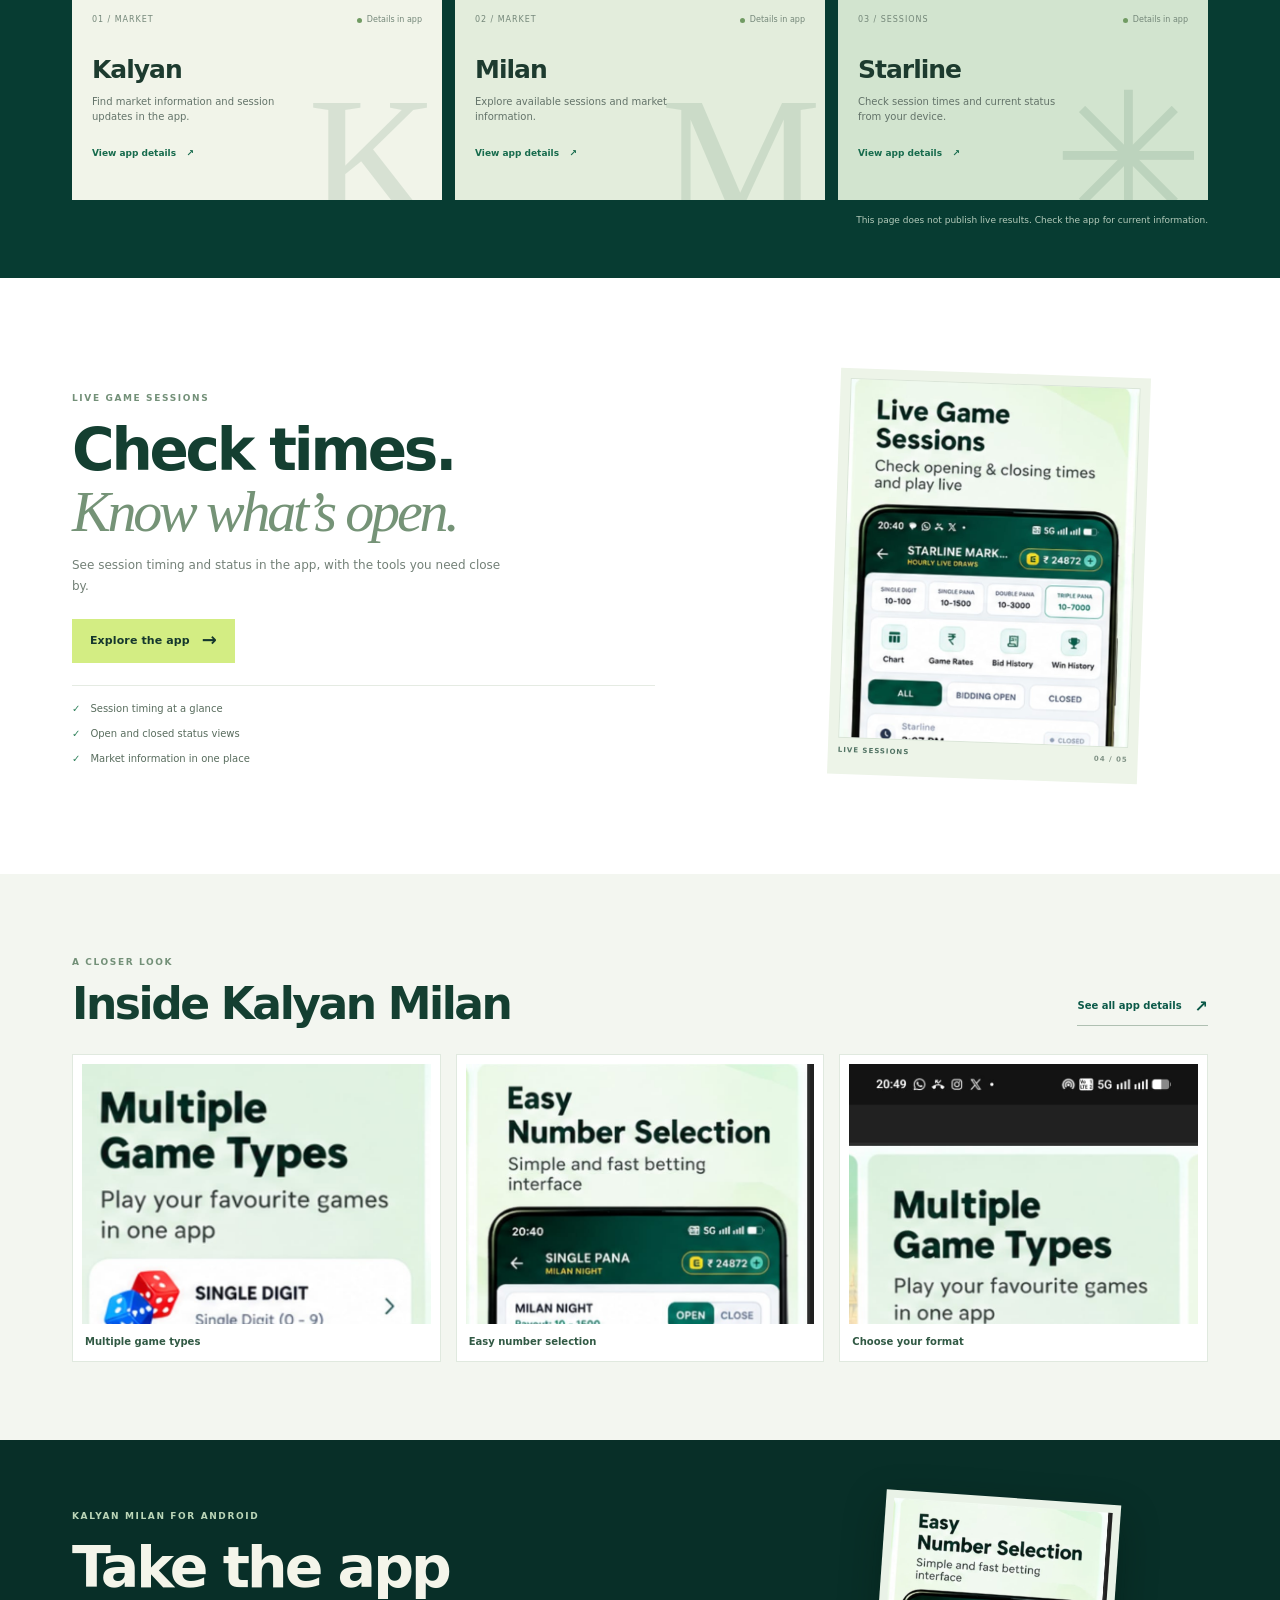
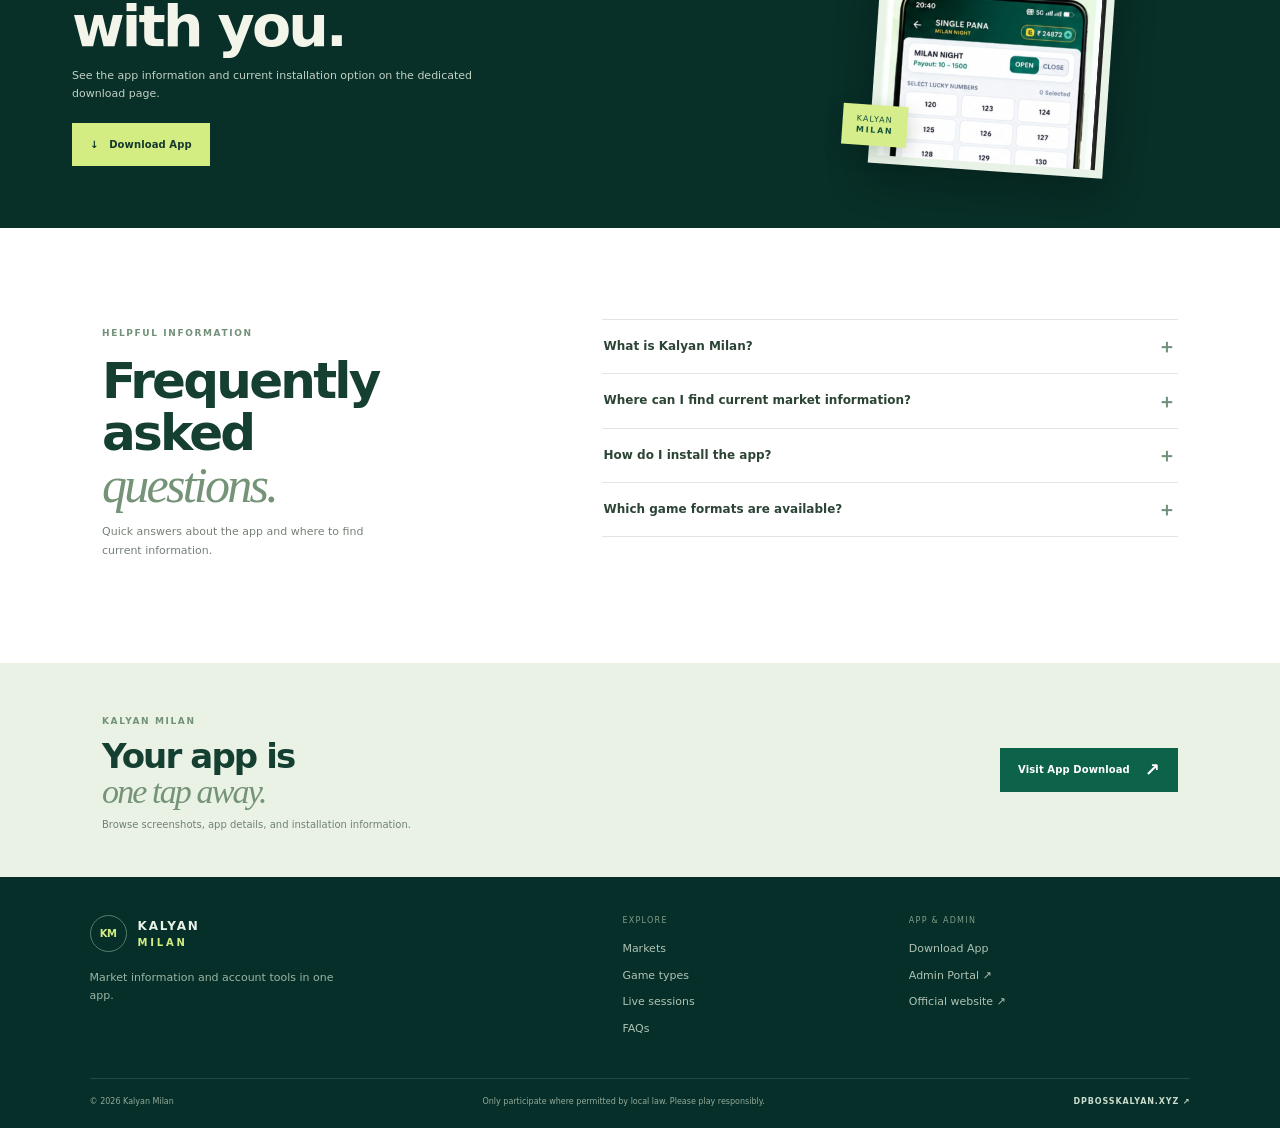
==== commit 4928267f: "upadarte css" ====
--- a/index.html
+++ b/index.html
@@ -22,7 +22,7 @@
     </nav>
   </header>
   <main id="main">
-    <section class="reference-hero" id="home">
+    <section class="reference-hero home-hero" id="home">
       <div class="reference-hero-inner">
         <div class="reference-hero-copy">
           <span class="welcome-label">WELCOME TO</span>
